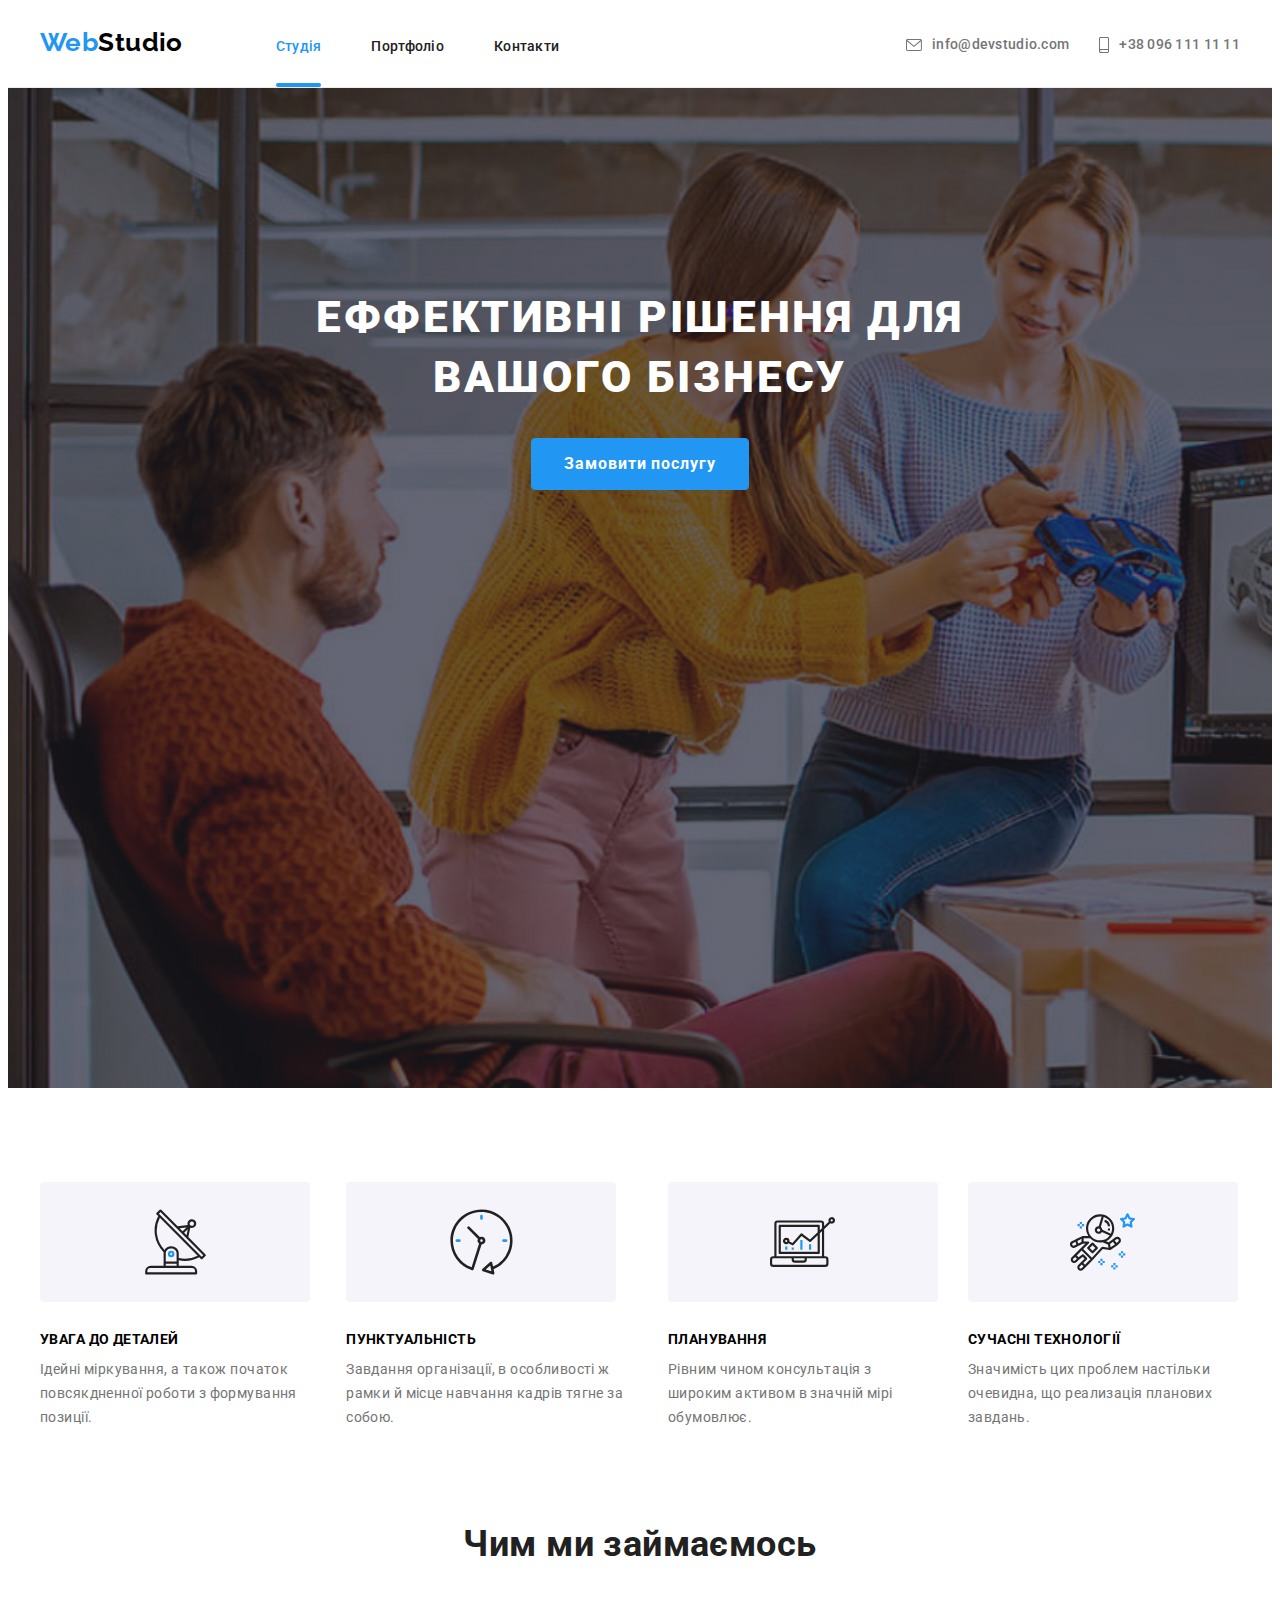
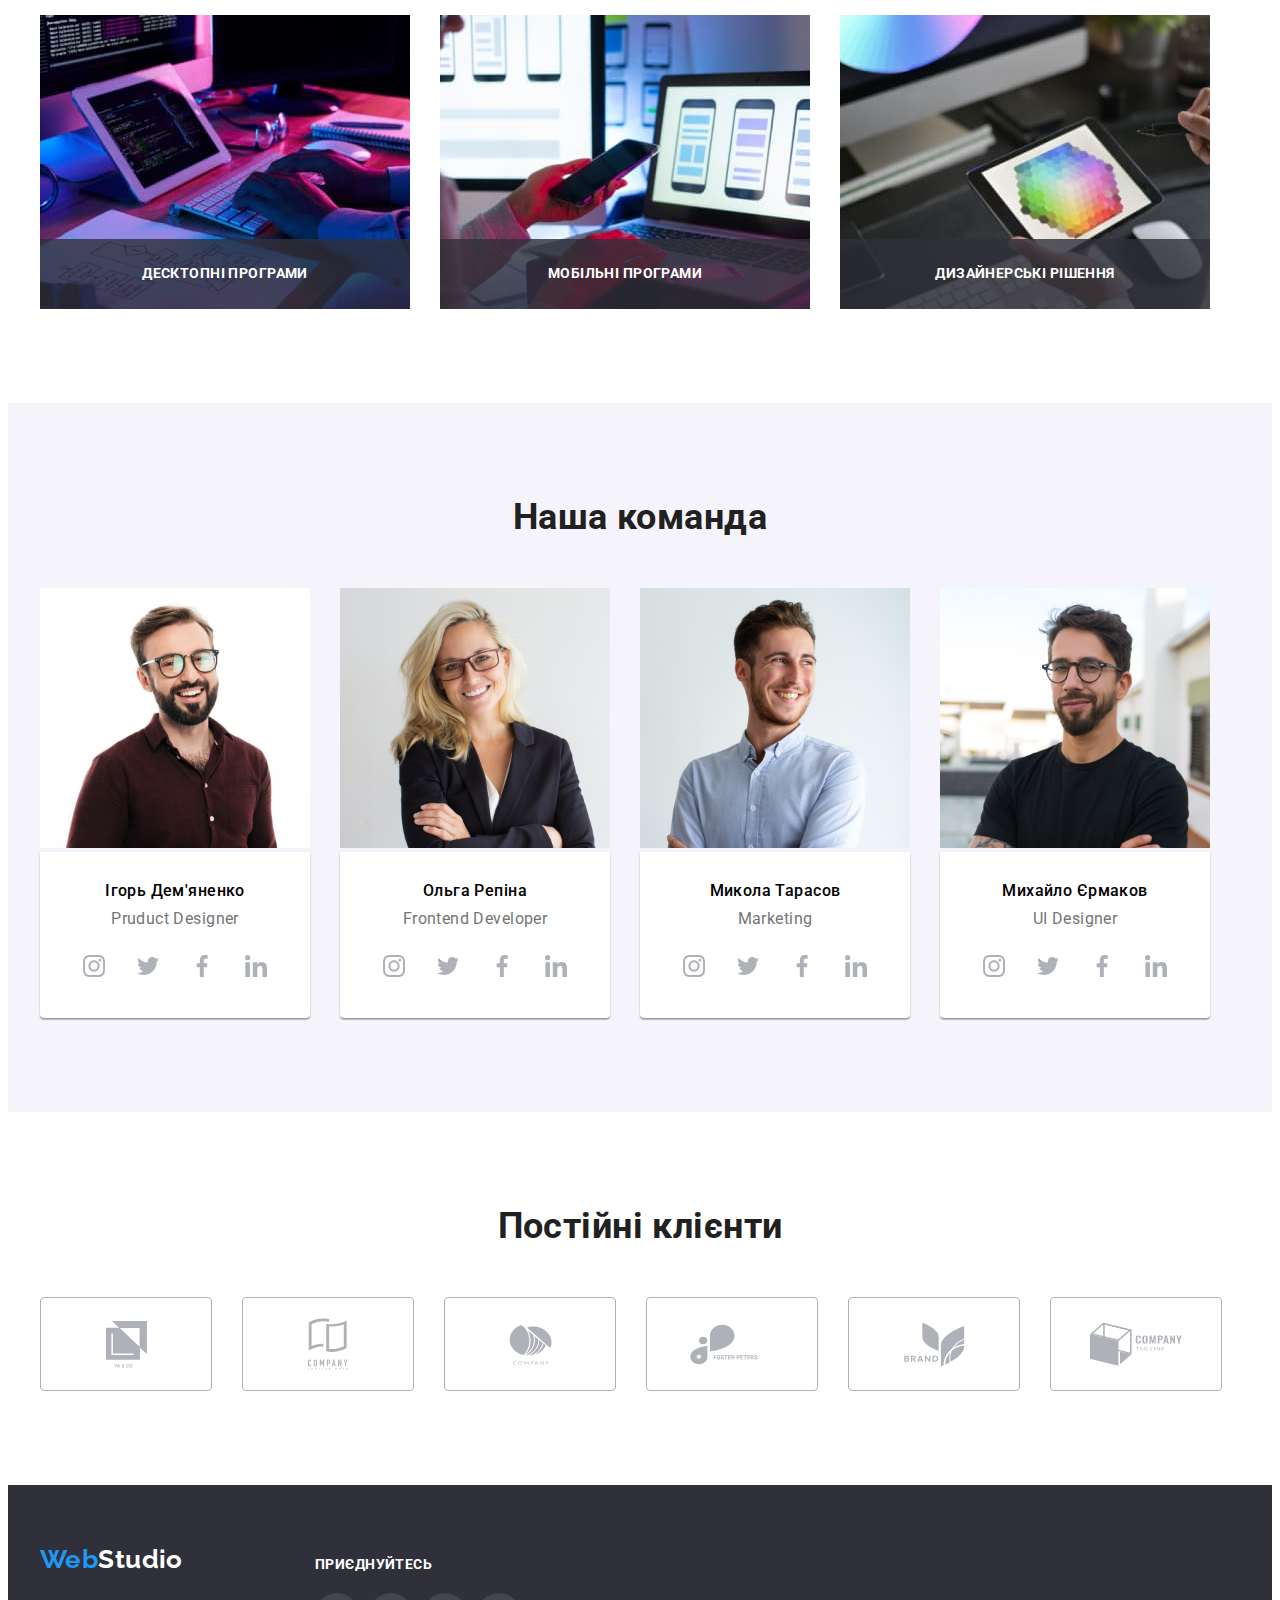
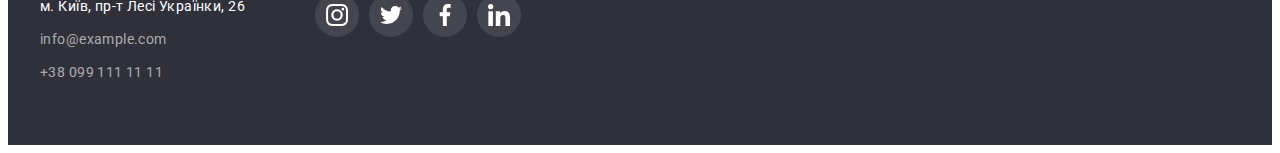
==== index.html @ 7fe16b29 "Initial commit" ====
<!DOCTYPE html>
<html lang="ru">
  <head>
    <meta charset="UTF-8" />
    <meta http-equiv="X-UA-Compatible" content="IE=edge" />
    <meta name="viewport" content="width=device-width, initial-scale=1.0" />
    <title>Студия</title>
    <link rel="preconnect" href="https://fonts.googleapis.com" />
    <link rel="preconnect" href="https://fonts.gstatic.com" crossorigin />
    <link
      href="https://fonts.googleapis.com/css2?family=Raleway:wght@700&family=Roboto:wght@400;500;700;900&display=swap"
      rel="stylesheet"
    />
    <link
      rel="stylesheet"
      href="https://cdnjs.cloudflare.com/ajax/libs/modern-normalize/1.1.0/modern-normalize.min.css"
      integrity="sha512-wpPYUAdjBVSE4KJnH1VR1HeZfpl1ub8YT/NKx4PuQ5NmX2tKuGu6U/JRp5y+Y8XG2tV+wKQpNHVUX03MfMFn9Q=="
      crossorigin="anonymous"
      referrerpolicy="no-referrer"
    />
    <link rel="stylesheet" href="./css/styles.css" />
  </head>
  <body>
    <header class="header">
      <div class="conteiner">
        <a class="logo" href="./index.html"><span class="accent">Web</span>Studio</a>
        <nav>
          <ul class="nav-menu list">
            <li class="item"><a class="nav-link current" href="./index.html">Студія</a></li>
            <li class="item"><a class="nav-link" href="./portfolio.html">Портфоліо</a></li>
            <li class="item"><a class="nav-link" href="./contacts.html">Контакти</a></li>
          </ul>
        </nav>
        <ul class="contact list">
          <li class="item">
            <a class="contact-link" href="mailto:info@devstudio.com">
              <svg class="contact-icon" width="16px" height="12px">
                <use href="./images/icon.svg#envelope"></use>
              </svg>
              info@devstudio.com</a
            >
          </li>
          <li class="item">
            <a class="contact-link" href="tel:+380961111111">
              <svg class="contact-icon" width="10px" height="16px">
                <use href="./images/icon.svg#smartphone"></use>
              </svg>
              +38 096 111 11 11</a
            >
          </li>
        </ul>
      </div>
    </header>
    <main class="page">
      <section class="hero">
        <div class="conteiner">
          <h1 class="hero-title">Еффективні рішення для вашого бізнесу</h1>
          <button class="btn" type="button" data-modal-open>Замовити послугу</button>
        </div>
      </section>
      <section class="section">
        <div class="conteiner">
          <h2 hidden class="section-title">Особливості</h2>
          <ul class="features list">
            <li class="item">
              <div class="feature-item">
                <svg class="feature-icon" width="65px" height="70px">
                  <use href="./images/icon.svg#antenna"></use>
                </svg>
              </div>
              <h3 class="title">увага до деталей</h3>
              <p class="section-text">
                Ідейні міркування, а також початок повсякдненної роботи з формування позиції.
              </p>
            </li>
            <li class="item">
              <div class="feature-item">
                <svg class="feature-icon" width="65px" height="70px">
                  <use href="./images/icon.svg#clock"></use>
                </svg>
              </div>
              <h3 class="title">Пунктуальність</h3>
              <p class="section-text">
                Завдання організації, в особливості ж рамки й місце навчання кадрів тягне за собою.
              </p>
            </li>
            <li class="item">
              <div class="feature-item">
                <svg class="feature-icon" width="65px" height="70px">
                  <use href="./images/icon.svg#diagram"></use>
                </svg>
              </div>
              <h3 class="title">Планування</h3>
              <p class="section-text">
                Рівним чином консультація з широким активом в значній мірі обумовлює.
              </p>
            </li>
            <li class="item">
              <div class="feature-item">
                <svg class="feature-icon" width="65px" height="70px">
                  <use href="./images/icon.svg#astronaut"></use>
                </svg>
              </div>
              <h3 class="title">Сучасні технології</h3>
              <p class="section-text">
                Значимість цих проблем настільки очевидна, що реализація планових завдань.
              </p>
            </li>
          </ul>
        </div>
      </section>
      <section class="jobs section">
        <div class="conteiner">
          <h2 class="section-title">Чим ми займаємось</h2>
          <ul class="jobs list">
            <li class="item">
              <div class="job-thumb">
                <img
                  class="job-thumb-img"
                  src="./images/box1.jpg"
                  alt="Створення сайтів"
                  width="370"
                />

                <p class="job-thumb-text">десктопні програми</p>
              </div>
            </li>
            <li class="item">
              <div class="job-thumb">
                <img
                  class="job-thumb-img"
                  src="./images/box2.jpg"
                  alt="Адаптація сайтів"
                  width="370"
                />
                <p class="job-thumb-text">мобільні програми</p>
              </div>
            </li>
            <li class="item">
              <div class="job-thumb">
                <img
                  class="job-thumb-img"
                  src="./images/box3.jpg"
                  alt="Дизайн сайтів"
                  width="370"
                />
                <p class="job-thumb-text">дизайнерські рішення</p>
              </div>
            </li>
          </ul>
        </div>
      </section>
      <section class="team section">
        <div class="conteiner">
          <h2 class="section-title">Наша команда</h2>
          <ul class="comand list">
            <li class="item">
              <img src="./images/img1.jpg" alt="Ігор Дем'яненко" width="270" />
              <div class="team-item">
                <h3 class="comand-title">Ігорь Дем'яненко</h3>
                <p class="comand-text">Pruduct Designer</p>
                <ul class="social-list list">
                  <li class="social-link-item">
                    <a class="social-link" href="" aria-label="instagram">
                      <svg class="social-icon" width="22" height="22">
                        <use href="./images/icon.svg#instagram"></use>
                      </svg>
                    </a>
                  </li>
                  <li class="social-link-item">
                    <a class="social-link" href="" aria-label="twitter">
                      <svg class="social-icon" width="22" height="22">
                        <use href="./images/icon.svg#twitter"></use>
                      </svg>
                    </a>
                  </li>
                  <li class="social-link-item">
                    <a class="social-link" href="" aria-label="facebook">
                      <svg class="social-icon" width="22" height="22">
                        <use href="./images/icon.svg#facebook"></use>
                      </svg>
                    </a>
                  </li>
                  <li class="social-link-item">
                    <a class="social-link" href="" aria-label="linkedin">
                      <svg class="social-icon" width="22" height="22">
                        <use href="./images/icon.svg#linkedin"></use>
                      </svg>
                    </a>
                  </li>
                </ul>
              </div>
            </li>
            <li class="item">
              <img src="./images/img2.jpg" alt="Ольга Репіна" width="270" />
              <div class="team-item">
                <h3 class="comand-title">Ольга Репіна</h3>
                <p class="comand-text">Frontend Developer</p>
                <ul class="social-list list">
                  <li class="social-link-item">
                    <a class="social-link" href="" aria-label="instagram">
                      <svg class="social-icon" width="22" height="22">
                        <use href="./images/icon.svg#instagram"></use>
                      </svg>
                    </a>
                  </li>
                  <li class="social-link-item">
                    <a class="social-link" href="" aria-label="twitter">
                      <svg class="social-icon" width="22" height="22">
                        <use href="./images/icon.svg#twitter"></use>
                      </svg>
                    </a>
                  </li>
                  <li class="social-link-item">
                    <a class="social-link" href="" aria-label="facebook">
                      <svg class="social-icon" width="22" height="22">
                        <use href="./images/icon.svg#facebook"></use>
                      </svg>
                    </a>
                  </li>
                  <li class="social-link-item">
                    <a class="social-link" href="" aria-label="linkedin">
                      <svg class="social-icon" width="22" height="22">
                        <use href="./images/icon.svg#linkedin"></use>
                      </svg>
                    </a>
                  </li>
                </ul>
              </div>
            </li>
            <li class="item">
              <img src="./images/img3.jpg" alt="Микола Тарасов" width="270" />
              <div class="team-item">
                <h3 class="comand-title">Микола Тарасов</h3>
                <p class="comand-text">Marketing</p>
                <ul class="social-list list">
                  <li class="social-link-item">
                    <a class="social-link" href="" aria-label="instagram">
                      <svg class="social-icon" width="22" height="22">
                        <use href="./images/icon.svg#instagram"></use>
                      </svg>
                    </a>
                  </li>
                  <li class="social-link-item">
                    <a class="social-link" href="" aria-label="twitter">
                      <svg class="social-icon" width="22" height="22">
                        <use href="./images/icon.svg#twitter"></use>
                      </svg>
                    </a>
                  </li>
                  <li class="social-link-item">
                    <a class="social-link" href="" aria-label="facebook">
                      <svg class="social-icon" width="22" height="22">
                        <use href="./images/icon.svg#facebook"></use>
                      </svg>
                    </a>
                  </li>
                  <li class="social-link-item">
                    <a class="social-link" href="" aria-label="linkedin">
                      <svg class="social-icon" width="22" height="22">
                        <use href="./images/icon.svg#linkedin"></use>
                      </svg>
                    </a>
                  </li>
                </ul>
              </div>
            </li>
            <li class="item">
              <img src="./images/img4.jpg" alt="Михайло Єрмаков" width="270" />
              <div class="team-item">
                <h3 class="comand-title">Михайло Єрмаков</h3>
                <p class="comand-text">UI Designer</p>
                <ul class="social-list list">
                  <li class="social-link-item">
                    <a class="social-link" href="" aria-label="instagram">
                      <svg class="social-icon" width="22" height="22">
                        <use href="./images/icon.svg#instagram"></use>
                      </svg>
                    </a>
                  </li>
                  <li class="social-link-item">
                    <a class="social-link" href="" aria-label="twitter">
                      <svg class="social-icon" width="22" height="22">
                        <use href="./images/icon.svg#twitter"></use>
                      </svg>
                    </a>
                  </li>
                  <li class="social-link-item">
                    <a class="social-link" href="" aria-label="facebook">
                      <svg class="social-icon" width="22" height="22">
                        <use href="./images/icon.svg#facebook"></use>
                      </svg>
                    </a>
                  </li>
                  <li class="social-link-item">
                    <a class="social-link" href="" aria-label="linkedin">
                      <svg class="social-icon" width="22" height="22">
                        <use href="./images/icon.svg#linkedin"></use>
                      </svg>
                    </a>
                  </li>
                </ul>
              </div>
            </li>
          </ul>
        </div>
      </section>
      <!-- Постійні клієнти -->
      <section class="clients section">
        <div class="conteiner">
          <h2 class="section-title">Постійні клієнти</h2>
          <ul class="clients-list list">
            <li class="clients-item">
              <a class="client-link" href="">
                <svg class="icon-client" width="41px" height="47px">
                  <use href="./images/icon.svg#logo1"></use></svg
              ></a>
            </li>
            <li class="clients-item">
              <a class="client-link" href="">
                <svg class="icon-client" width="40px" height="52px">
                  <use href="./images/icon.svg#logo2"></use></svg
              ></a>
            </li>
            <li class="clients-item">
              <a class="client-link" href="">
                <svg class="icon-client" width="43px" height="41px">
                  <use href="./images/icon.svg#logo3"></use></svg
              ></a>
            </li>
            <li class="clients-item">
              <a class="client-link" href="">
                <svg class="icon-client" width="84px" height="41px">
                  <use href="./images/icon.svg#logo4"></use></svg
              ></a>
            </li>
            <li class="clients-item">
              <a class="client-link" href="">
                <svg class="icon-client" width="63px" height="45px">
                  <use href="./images/icon.svg#logo5"></use></svg
              ></a>
            </li>
            <li class="clients-item">
              <a class="client-link" href="">
                <svg class="icon-client" width="94px" height="44px">
                  <use href="./images/icon.svg#logo6"></use></svg
              ></a>
            </li>
          </ul>
        </div>
      </section>
    </main>
    <footer class="footer">
      <div class="conteiner">
        <div class="adr-section">
          <a class="logo-footer" href="./index.html"><span class="accent">Web</span>Studio</a>
          <address class="address">
            <ul class="list adr-list">
              <li class="item">
                <a
                  class="adr-link"
                  href="https://goo.gl/maps/gPNB1iQAhUUWyKDR6"
                  target="_blank"
                  rel="noreferrer noopener"
                  >м. Київ, пр-т Лесі Українки, 26</a
                >
              </li>
              <li class="item">
                <a class="link-smart" href="mailto:info@example.com">info@example.com</a>
              </li>
              <li class="item">
                <a class="link-smart" href="tel:+380991111111">+38 099 111 11 11</a>
              </li>
            </ul>
          </address>
        </div>
        <div class="join-section">
          <p>приєднуйтесь</p>
          <ul class="social-list list">
            <li class="social-link-item">
              <a class="footer-social-link" href="" aria-label="instagram">
                <svg class="social-icon" width="22" height="22">
                  <use href="./images/icon.svg#instagram"></use>
                </svg>
              </a>
            </li>
            <li class="social-link-item">
              <a class="footer-social-link" href="" aria-label="twitter">
                <svg class="social-icon" width="22" height="22">
                  <use href="./images/icon.svg#twitter"></use>
                </svg>
              </a>
            </li>
            <li class="social-link-item">
              <a class="footer-social-link" href="" aria-label="facebook">
                <svg class="social-icon" width="22" height="22">
                  <use href="./images/icon.svg#facebook"></use>
                </svg>
              </a>
            </li>
            <li class="social-link-item">
              <a class="footer-social-link" href="" aria-label="linkedin">
                <svg class="social-icon" width="22" height="22">
                  <use href="./images/icon.svg#linkedin"></use>
                </svg>
              </a>
            </li>
          </ul>
        </div>
      </div>
    </footer>
    <div class="backdrop is-hidden" data-modal>
      <div class="modal-wrapper">
        <button class="modal-btn" type="button" data-modal-close>x</button>
        <p></p>
      </div>
    </div>
    <script src="./js/modal.js"></script>
  </body>
</html>
---- css/styles.css ----
:root {
  --main-color: #212121;
  --second-color: #757575;
  --accent: #2196f3;
  --black: #000000;
  --white: #ffffff;
  --bcg-color: #e5e5e5;
  --bcg-color-hero: #2f303a;
  --animation: 250ms cubic-bezier(0.4, 0, 0.2, 1);
}
body {
  color: var(--main-color, #212121)
  background-color: var(--bcg-color, #e5e5e5);
  font-family: 'Roboto', sans-serif;
  font-size: 14px;
  line-height: 1.14;
  font-weight: 400;
  letter-spacing: 0.03em;
}
.conteiner {
    width: 1200px;
    padding: 0 15px;
    margin-left: auto;
    margin-right: auto;
    /* outline: 3px solid red; */
}
.list {
    list-style: none;
    margin: 0;
    padding: 0;
}
h1, h2,h3, p, ul {
    margin: 0;
}
a {
    text-decoration: none;
}
/* Шапка */
.header {
    border-bottom: 1px solid #ECECEC;
}
.header .conteiner {
    display: flex;
    align-items: baseline;
 }
.logo {
  padding-top: 20px;
  padding-bottom: 20px;
  margin-right: 93px;
    color: var(--black, #000000);
  font-size: 26px;
  font-family: 'Raleway', sans-serif;
  font-weight: 700;
}
.accent{
    color: var(--accent, #2196f3);}
.nav-menu {
    display: flex;
}
.nav-menu > .item:not(:last-child) {
        margin-right: 50px;
    }
.nav-link{
    display: block;
    /* padding: 32px 0; */
    color: var(--main-color, #212121);
    font-weight: 500;
    letter-spacing: 0.02em;
    transition: color var(--animation);
} 
.nav-link:hover,
.nav-link:focus {
    color: var(--accent, #2196f3)
}
.current {
    display: flex;
    flex-direction: column;
    color: var(--accent, #2196f3);
}
.current::after {
    display: block;
content: " ";
margin-top: 28px;
width: 100%;
height: 4px;
background: #2196F3;
border-radius: 2px;
}
.contact {
    display: flex;
    align-items: center;
    margin-left: auto;
}
.contact > .item:not(:last-child) {
    margin-right: 30px;
}
.contact-link {
    display: flex;
    align-items: center;
    font-weight: 500;
    letter-spacing: 0.02em;
    color: var(--second-color, #757575);
    transition: color var(--animation);
}
.contact-link:hover,
.contact-link:focus {
    color: var(--accent, #2196f3);
}
.contact-icon {
    margin-right: 10px;
    fill: currentColor;
}
/* Герой */
.hero {
    max-width: 1600px;
    height: 600px;
    margin-left: auto;
    margin-right: auto;
    background-color: #C4C4C4;
    background-image: linear-gradient(to right, rgba(47, 48, 58, 0.4), rgba(47, 48, 58, 0.4)), url(../images/fon.jpg);
    background-size: cover;
}
.footer {
    background-color: var(--bcg-color-hero, ##2f303a);
    /* color: var(--white, #ffffff) */
}
.hero-title {
    margin-bottom: 30px;
    margin-left: auto;
    margin-right: auto; 
    width: 696px;   
    color: #ffffff;
    font-family: 'Roboto', sans-serif;
    font-size: 44px;
    line-height: 1.36;
    font-weight: 900;
    text-transform: uppercase;
    text-align: center;
    letter-spacing: 0.06em;
}
.hero {
    padding-top: 200px;
    padding-bottom: 200px;
text-align: center;
}
.btn {
    padding: 10px 32px;
    font-family: inherit;
    font-size: 16px;
    line-height: 1.875;
    font-weight: 700;
    letter-spacing: 0.06em;
    color: var(--white, #ffffff);
    border: 1px solid var(--accent);
    border-radius: 4px;
    cursor: pointer;
    background-color: var(--accent, #2196f3);
    transition: background-color var(--animation);
    }
.btn:hover,
.btn:focus {
    background-color: #188CE8;
}
/* Секції */
.section {
    padding: 94px 0;
}
.section-title {
    margin-bottom: 50px;
    text-align: center;
    color: var(--main-color, #212121);
    font-size: 36px;
    font-weight: 700;
    }
.title {
    font-size: 14px;
    text-transform: uppercase;
    margin-bottom: 10px;
}
.section-text {
    line-height: 1.71;
    color: var(--second-color, #757575);
}
.features {
    display: flex;
}
.features > .item:not(:last-child) {
    margin-right: 30px;
}
.feature-item {
    display: flex;
    align-items: center;
    justify-content: center;
        width: 270px;
        height: 120px;
        margin-bottom: 30px;
    background-color: #F5F4FA;
    border-radius: 4px;
}
.feature-icon {

}
.jobs.section {
    padding-top: 0;
}
.jobs {
    display: flex;
    }
.jobs > .item:not(:last-child) {
    margin-right: 30px;
}
.job-thumb {
position: relative;
}
.job-thumb-text {
    display: flex;
    align-items: center;
    justify-content: center;
    width: 100%;
    height: 70px;
    position: absolute;
    bottom: 0;
    left: 0;
    font-weight: 700;
    text-transform: uppercase;
    color: #FFFFFF;
    background-color: rgba(47, 48, 58, 0.8);
}
.job-thumb-img {
    display: block;
}
.team.section {
    background-color: #F5F4FA;
}
.comand-title {
    margin-bottom: 10px;
    font-size: 16px;
    font-weight: 500;
    text-align: center;
}
.comand-text {
    margin-bottom: 16px;
    font-size: 16px;
    color: var(--second-color, #757575);
    text-align: center;
}
.comand {
    display: flex;
}
.team-item {
    padding: 30px 0;
    background: #FFFFFF;
/* material shadow v1 */

box-shadow: 0px 1px 3px rgba(0, 0, 0, 0.12), 0px 1px 1px rgba(0, 0, 0, 0.14), 0px 2px 1px rgba(0, 0, 0, 0.2);
border-radius: 0px 0px 4px 4px; 
}
.comand > .item:not(:last-child) {
    margin-right: 30px;
}
/* Соціальні мережі */
.social-list {
    display: flex;
    align-items: center;
    justify-content: center;
}
.social-link {
    display: flex;
    justify-content: center;
    align-items: center;
    width: 44px;
    height: 44px;
    background-color: #fff;
    border-radius: 50%;
    text-align: center;
    color: #AFB1B8;
    transition: color var(--animation), background-color var(--animation);
   }

.social-link-item:not(:last-child) {
margin-right: 10px;
}
.social-icon {
fill: currentColor;
}
.social-link:hover,
.social-link:focus {
background-color: #2196f3;
color: #fff;
}
/* Постійнеі клієнти */
.clients-list {
    display: flex;}
   
.client-link {
    display: flex;
align-items: center;
justify-content: center;
     width: 170px;
    height: 92px;
border: 1px solid;
border-radius: 4px;
color: #AFB1B8;
transition: color var(--animation);
}
.client-link:hover,
.client-link:focus {
    color: var(--accent);
}
.clients-item:not(:last-child) {
margin-right: 30px;
}
.icon-client {
    fill: currentColor;
}
/* Підвал */
.footer {
    padding-top: 60px;
    padding-bottom: 60px;
}
.footer .conteiner {
    display: flex;
}
.logo-footer {
    display: block;
    margin-bottom: 20px;
    color: var(--white, #ffffff);
  font-size: 26px;
  font-family: 'Raleway', sans-serif;
  font-weight: 700;
}
/* .adr-section {
    margin-right: 70px;
} */
.address {
font-style: normal;
    }
    .adr-list > .item:not(:last-child) {
        margin-bottom: 9px;
    }
.adr-link {
    line-height: 1.71;
 color: var(--white, #ffffff);
    }
.link-smart {
    line-height: 1.71;
    color: rgba(255, 255, 255, 0.6);
}
.join-section {
    margin-top: 12px;
    margin-left: 70px;
    font-weight: 700;
    text-transform: uppercase;
    color: #FFFFFF;
}
.footer-social-link {
    display: flex;
    justify-content: center;
    align-items: center;
    margin-top: 20px;
    width: 44px;
    height: 44px;
    background: rgba(255, 255, 255, 0.1);
    border-radius: 50%;
    text-align: center;
    color: #fff;
    transition: background-color var(--animation);
}
.footer-social-link:hover,
.footer-social-link:focus {
    background-color: var(--accent);
}
/* Портфоліо фільтри */

.filter {
    padding: 6px 22px;
    font-family: inherit;
    font-size: 16px;
    font-weight: 500;
    line-height: 1.63;
    background-color: #F5F4FA;
    border: transparent;
    box-shadow: 0px 3px 1px rgba(0, 0, 0, 0.1),
    0px 1px 2px rgba(0, 0, 0, 0.08),
    0px 2px 2px rgba(0, 0, 0, 0.12);
    border-radius: 4px;
        cursor: pointer;
        transition: color var(--animation), background-color var(--animation); 
    }
.filter:hover,
.filter:focus {
    background-color: var(--accent, #2196f3);
    color: var(--white, #ffffff);
    }
.filters {
    display: flex;
    justify-content: center;
    margin-bottom: 50px;
}
.filters > .item:not(:last-child) {
    margin-right: 8px;
}
.portfolio {
    display: flex;
    flex-wrap: wrap;
    gap: 30px;
}
.portfolio-img {
    display: block;
}
.portfolio-thumb {
    position: relative;
    overflow: hidden;
}
.portfolio-descr {
    display: flex;
    align-items: center;
    justify-content: center;
    padding: 24px;
    position: absolute;
    left: 0;
    bottom: 0;
    width: 100%;
    height: 100%;
    font-size: 18px;
    line-height: 1.56;
    color: #FFFFFF;
    background: rgba(33, 150, 243, 0.9);
    transform: translateY(100%);
    transition: transform var(--animation);

}
.portfolio-thumb:hover .portfolio-descr {
    transform: translateY(0);
}
.list-title {
    font-size: 18px;
    font-weight: 700;
    line-height: 2;
    letter-spacing: 0.06em;
}
.list-text {
    font-size: 16px;
    line-height: 1.88;
    color: var(--second-color, #757575);
}
.item-text {
    padding: 20px 24px;
    background: #FFFFFF;
    border-right: 1px solid #EEEEEE;
border-bottom: 1px solid #EEEEEE;
    border-left: 1px solid #EEEEEE;
}
.portfolio>.item {
transition: box-shadow var(--animation);
}
.portfolio > .item:hover,
.portfolio > .item:focus {
    box-shadow: 0px 1px 1px rgba(0, 0, 0, 0.12),
    0px 4px 4px rgba(0, 0, 0, 0.06),
    1px 4px 6px rgba(0, 0, 0, 0.16);
}
/* Modal window */
.backdrop {
position: fixed;
width: 100vw;
height: 100vh;
top: 0;
left: 50%;
transform: translateX(-50%);
background-color: rgba(0, 0, 0, 0.2);
opacity: 1;
visibility: visible;
pointer-events: initial;
transition: opacity var(--animation), visibility var(--animation);
}
.backdrop.is-hidden {
    opacity: 0;
    visibility: hidden;
    pointer-events: none;
}
.modal-wrapper {
    position: absolute;
    width: 530px;
    height: 580px;
    left: 50%;
    top: 50%;
    transform: translate(-50%, -50%);
padding: 20px;
    border-radius: 4px;
    background-color: #fff;
}
.modal-btn {
    position: absolute;
    top: 8px;
    right: 8px;
    border-radius: 50%;
    border: 1px solid rgba(0, 0, 0, 0.1);
}
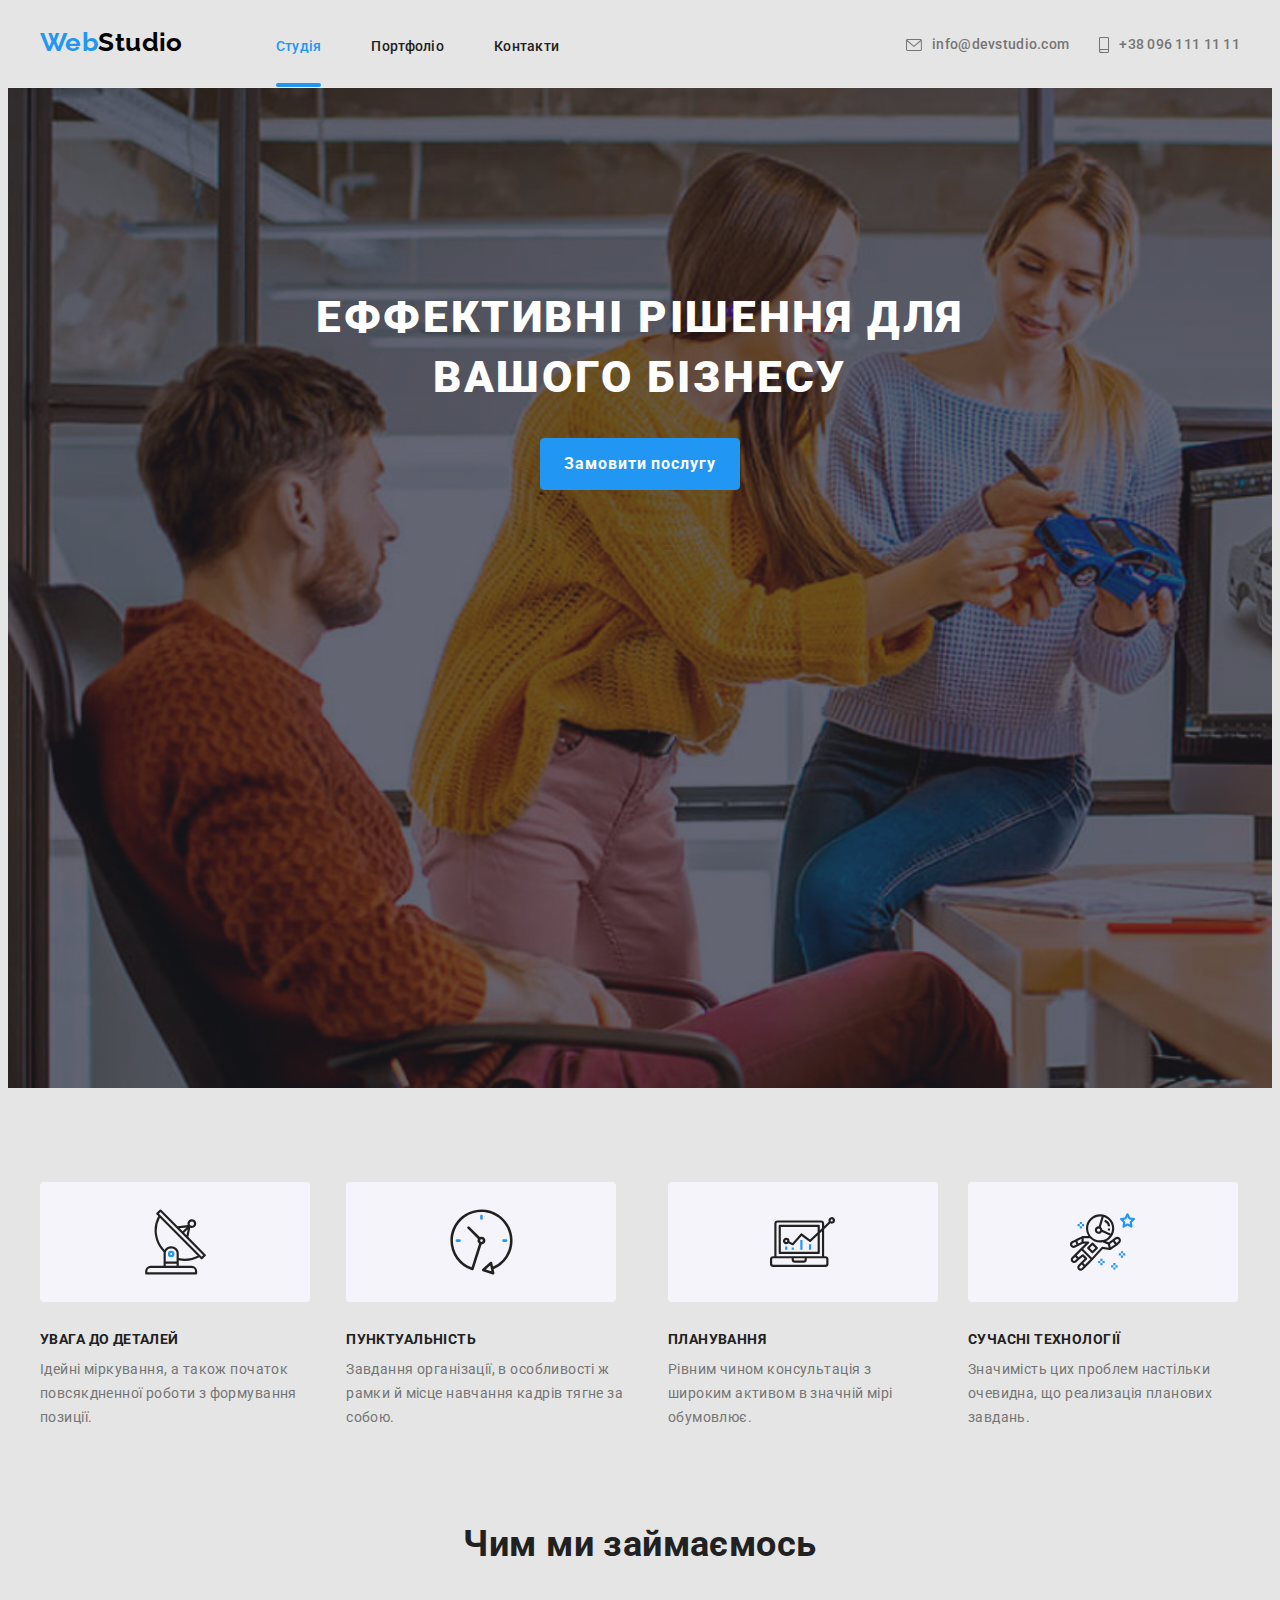
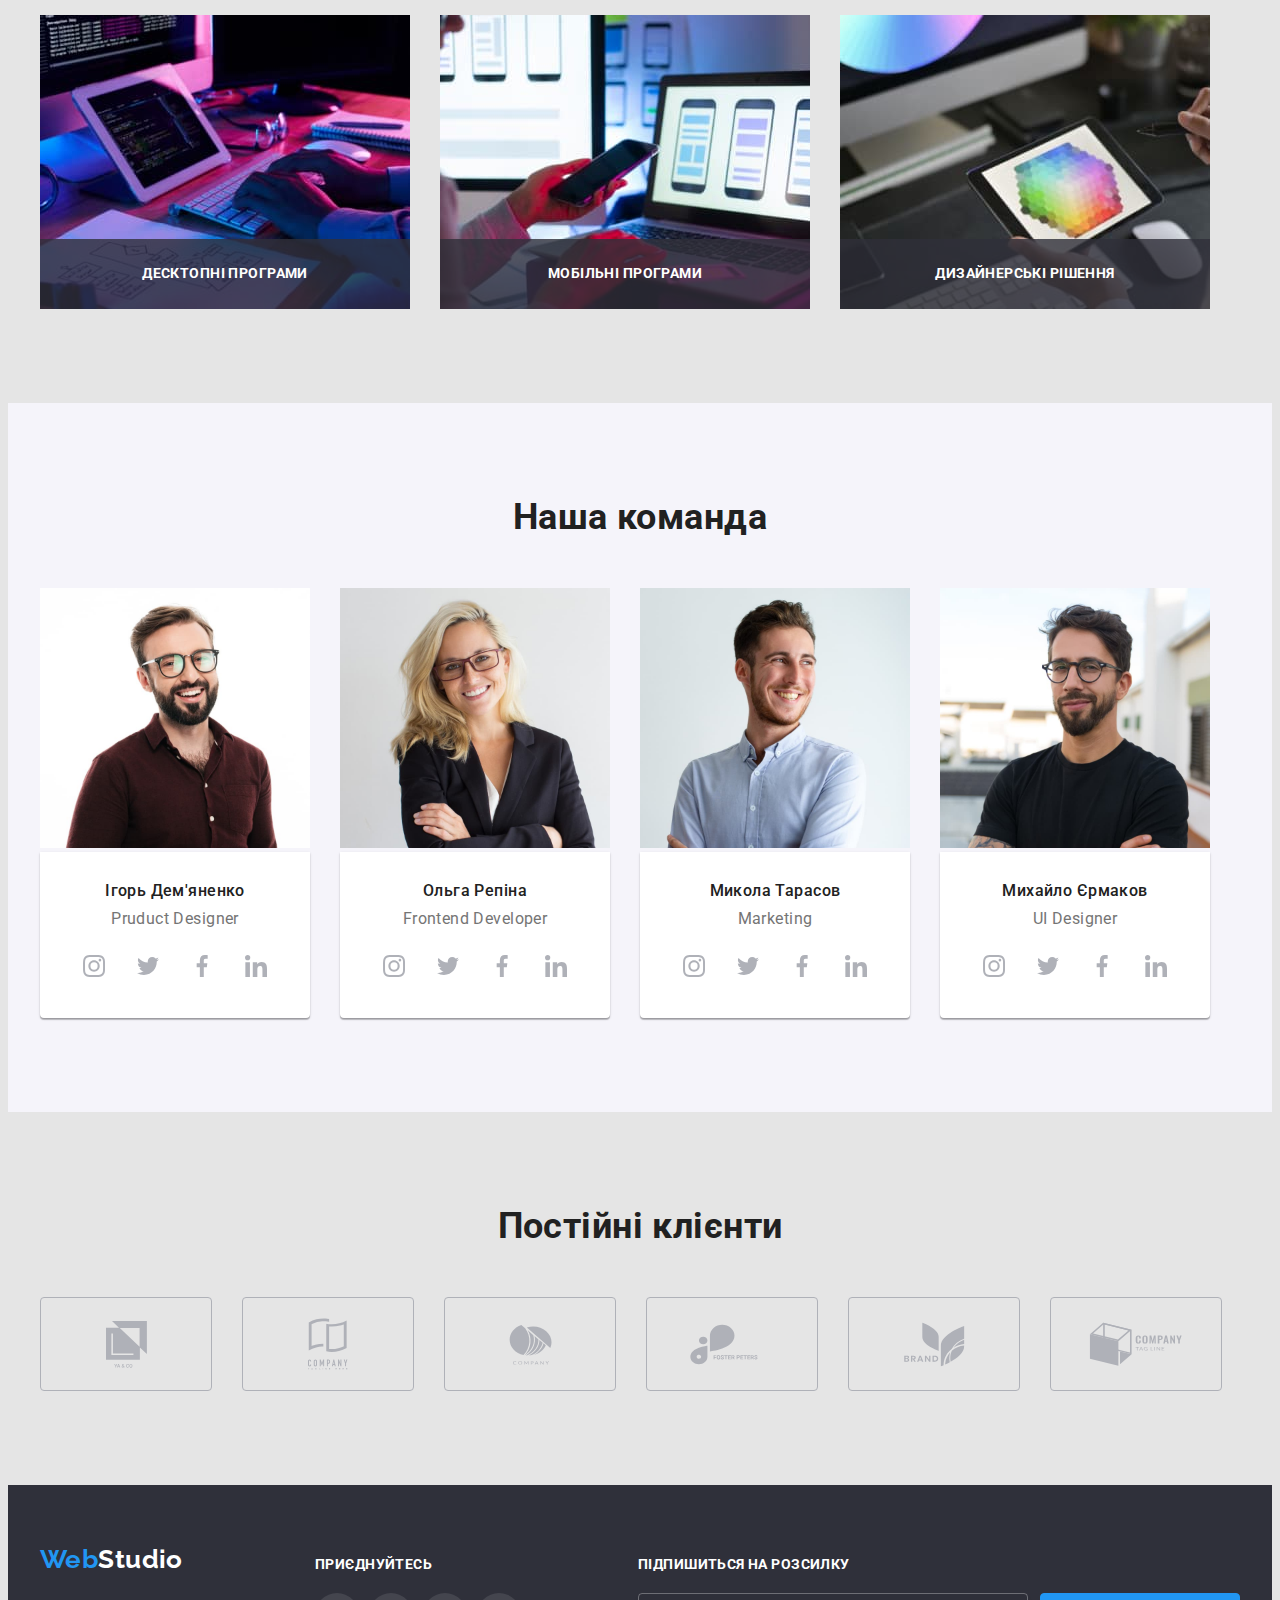
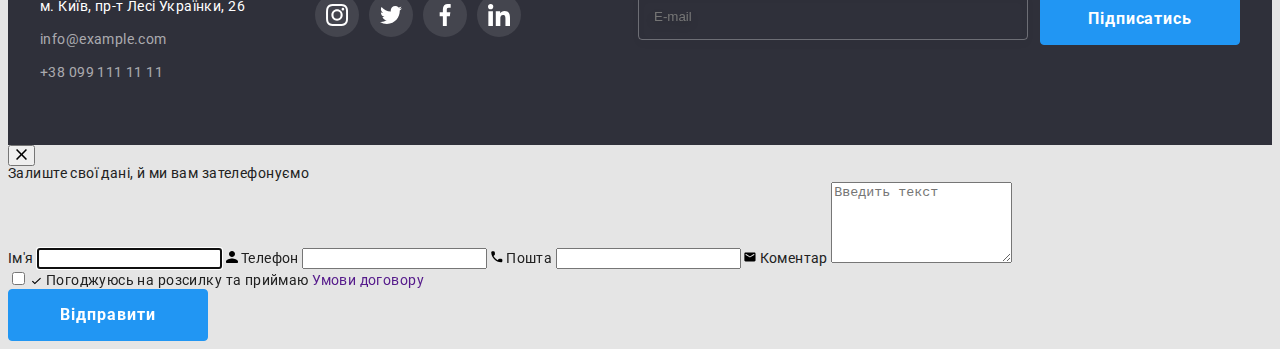
==== commit bf80c212: "hw06 error" ====
--- a/index.html
+++ b/index.html
@@ -313,38 +313,32 @@
             <li class="clients-item">
               <a class="client-link" href="">
                 <svg class="icon-client" width="41px" height="47px">
-                  <use href="./images/icon.svg#logo1"></use></svg
-              ></a>
+                  <use href="./images/icon.svg#logo1"></use></svg></a>
             </li>
             <li class="clients-item">
               <a class="client-link" href="">
                 <svg class="icon-client" width="40px" height="52px">
-                  <use href="./images/icon.svg#logo2"></use></svg
-              ></a>
+                  <use href="./images/icon.svg#logo2"></use></svg></a>
             </li>
             <li class="clients-item">
               <a class="client-link" href="">
                 <svg class="icon-client" width="43px" height="41px">
-                  <use href="./images/icon.svg#logo3"></use></svg
-              ></a>
+                  <use href="./images/icon.svg#logo3"></use></svg></a>
             </li>
             <li class="clients-item">
               <a class="client-link" href="">
                 <svg class="icon-client" width="84px" height="41px">
-                  <use href="./images/icon.svg#logo4"></use></svg
-              ></a>
+                  <use href="./images/icon.svg#logo4"></use></svg></a>
             </li>
             <li class="clients-item">
               <a class="client-link" href="">
                 <svg class="icon-client" width="63px" height="45px">
-                  <use href="./images/icon.svg#logo5"></use></svg
-              ></a>
+                  <use href="./images/icon.svg#logo5"></use></svg></a>
             </li>
             <li class="clients-item">
               <a class="client-link" href="">
                 <svg class="icon-client" width="94px" height="44px">
-                  <use href="./images/icon.svg#logo6"></use></svg
-              ></a>
+                  <use href="./images/icon.svg#logo6"></use></svg></a>
             </li>
           </ul>
         </div>
@@ -375,7 +369,7 @@
           </address>
         </div>
         <div class="join-section">
-          <p>приєднуйтесь</p>
+          <p class="form-title">приєднуйтесь</p>
           <ul class="social-list list">
             <li class="social-link-item">
               <a class="footer-social-link" href="" aria-label="instagram">
@@ -407,12 +401,71 @@
             </li>
           </ul>
         </div>
+        <div class="subscribe">
+          <p class="form-title">підпишиться на розсилку</p>
+          <form class="subscribe-form">
+<label for="email" name="email" required>
+  <input class="sub-email" type="email" placeholder="E-mail">
+</label>
+<button class="btn" type="submit">Підписатись</button>
+
+          </form>
+        </div>
       </div>
     </footer>
     <div class="backdrop is-hidden" data-modal>
       <div class="modal-wrapper">
-        <button class="modal-btn" type="button" data-modal-close>x</button>
-        <p></p>
+        <button class="modal-btn" type="button" data-modal-close>
+          <svg class="icon-close" width="11" height="11">
+            <use href="./images/icon.svg#close">
+            </use>
+          </svg>
+        </button>
+        <p class="modal-title">Залиште свої дані, й ми вам зателефонуємо</p>
+        <form class="modal-form" name="modal-form"> 
+        
+          <label class="modal-label" for="username"><span class="modal-text">Ім'я </span> </label>
+        <span class="form-icon">
+          <input class="modal-input" id="username" name="username" type="text" autofocus required>
+        <span class="icon-item">
+          <svg class="icon-form" width="12" height="12">
+            <use href="./images/icon.svg#name"></use>
+          </svg>
+        </span>
+        </span>
+
+        <label class="modal-label" for="tel" name="tel"><span class="modal-text">Телефон</span></label>
+        <input class="modal-input" id="tel" type="tel" name="phone" />
+        <span class="icon-item" >
+          <svg class="icon-form" width="12" height="12">
+            <use href="./images/icon.svg#call"></use>
+          </svg>
+        </span>
+        <label class="modal-label for="email">
+          <span class="modal-text">Пошта</span> </label>
+        <input class="modal-input" id="email" type="email" name="email"/>
+        <span class="icon-item" id="email">
+          <svg class="icon-form" width="12" height="12">
+            <use href="./images/icon.svg#mail"></use>
+          </svg>
+        </span>
+        
+
+        <label class="modal-label" for="comment"><span class="modal-text">Коментар</span></label>
+        <textarea class="modal-input textarea" id="comment" name="comment" rows="5" placeholder="Введить текст"></textarea>
+        <div class="submit">
+        <div class="licence-check">
+        <label class="licence-label" for="licence" name="licence">
+        <input class="licence-input" type="checkbox" name="licence" id="licence"/>
+      <span class="check-box" role="checkbox">
+        <svg class="icon-check" width="11" height="8">
+          <use href="./images/icon.svg#licence"></use></svg></span>
+        <span class="licence-text">Погоджуюсь на розсилку та приймаю <a class="licence-link" href="">Умови договору</a></span>
+      </label>  
+      </div>
+        <button class="btn" type="submit">Відправити</button>
+      </div>
+      </form>
       </div>
     </div>
     <script src="./js/modal.js"></script>
--- a/css/styles.css
+++ b/css/styles.css
@@ -9,7 +9,7 @@
   --animation: 250ms cubic-bezier(0.4, 0, 0.2, 1);
 }
 body {
-  color: var(--main-color, #212121)
+  color: var(--main-color, #212121);
   background-color: var(--bcg-color, #e5e5e5);
   font-family: 'Roboto', sans-serif;
   font-size: 14px;
@@ -123,6 +123,13 @@
 .footer {
     background-color: var(--bcg-color-hero, ##2f303a);
     /* color: var(--white, #ffffff) */
+}
+.hero .conteiner {
+    display: flex;
+    flex-direction: column;
+    align-items: center;
+text-align: center;
+justify-content: center;
 }
 .hero-title {
     margin-bottom: 30px;
@@ -144,7 +151,12 @@
 text-align: center;
 }
 .btn {
-    padding: 10px 32px;
+    display: flex;
+align-items: center;
+text-align: center;
+justify-content: center;
+    width: 200px;
+    padding: 10px;
     font-family: inherit;
     font-size: 16px;
     line-height: 1.875;
@@ -349,15 +361,19 @@
 .join-section {
     margin-top: 12px;
     margin-left: 70px;
+    
+}
+.form-title {
     font-weight: 700;
     text-transform: uppercase;
     color: #FFFFFF;
+    margin-bottom: 20px;
 }
 .footer-social-link {
     display: flex;
     justify-content: center;
     align-items: center;
-    margin-top: 20px;
+   
     width: 44px;
     height: 44px;
     background: rgba(255, 255, 255, 0.1);
@@ -369,6 +385,23 @@
 .footer-social-link:hover,
 .footer-social-link:focus {
     background-color: var(--accent);
+}
+.subscribe {
+    margin-top: 12px;
+    margin-left: auto;
+ 
+}
+.subscribe-form {
+    display: flex;
+    
+.sub-email {
+    width: 358px;
+    margin-right: 12px;
+    padding: 15px;
+    border: 1px solid rgba(255, 255, 255, 0.3);
+filter: drop-shadow(0px 4px 4px rgba(0, 0, 0, 0.15));
+border-radius: 4px;
+background-color: transparent;
 }
 /* Портфоліо фільтри */
 
@@ -486,14 +519,147 @@
     left: 50%;
     top: 50%;
     transform: translate(-50%, -50%);
-padding: 20px;
+padding: 40px;
     border-radius: 4px;
     background-color: #fff;
 }
 .modal-btn {
     position: absolute;
+    display: flex;
+    align-items: center;
+    justify-content: center;
     top: 8px;
     right: 8px;
+    width: 30px;
+    height: 30px;
     border-radius: 50%;
     border: 1px solid rgba(0, 0, 0, 0.1);
+    color: #000000;
+    background-color: white;
+}
+.icon-close {
+    color: currentColor;
+}
+.modal-btn:hover,
+.modal-btn:focus {
+    fill: var(--accent);
+}
+.modal-title {
+    margin-bottom: 12px;
+font-weight: 700;
+font-size: 20px;
+line-height: 1.14;
+text-align: center;
+color: #212121;
+}
+.modal-form {
+    position: relative;
+    width: 100%;
+    display: flex;
+    flex-direction: column;
+}
+.modal-label {
+    position: relative;
+display: flex;
+flex-direction: column;
+}
+.modal-text {
+    /* position: absolute;
+    top: -10px;
+    left: 0; */
+  display: block;
+    margin-bottom: 4px;
+font-size: 12px;
+line-height: 1.14;
+letter-spacing: 0.01em;
+color: var(--second-color);  
+}
+/* .form-icon {
+    display: block;
+position: relative;
+width: 448px;
+} */
+.modal-input {
+    display: block;
+    margin-bottom: 10px;
+    padding: 11px 12px;
+    border: 1px solid rgba(33, 33, 33, 0.2);
+border-radius: 4px;
+font-size: 14px;
+line-height: 1.14;
+color: var(--main-color);
+}
+.modal-input.textarea {
+    margin-bottom: 20px;
+    padding: 12px 16px;
+    resize: none;
+    outline: transparent;
+}
+.modal-input:hover,
+.modal-input:focus {
+    border-color: var(--accent);
+    outline: transparent;
+}
+.textarea::placeholder{
+    font-size: 12px;
+line-height: 1.14;
+letter-spacing: 0.01em;
+color: rgba(117, 117, 117, 0.5);
+}
+.licence-check {
+    position: relative;
+    display: flex;
+    align-items: center;
+    justify-content: center;
+    margin-bottom: 30px;
+}
+.check-box {
+    position: relative;
+    display: inline-block;
+margin-right: 7px;
+    width: 16px;
+    height: 15px;
+    border: 2px solid #212121;
+    border-radius: 2px;
+    background-color: white;
+}
+.licence-input:checked + .check-box {
+    background-color: var(--accent);
+    border-color: var(--accent);
+}
+.icon-check {
+    position: absolute;
+    top: 50%;
+    left: 50%;
+transform: translate(-50%, -50%);
+    fill: white;
+}
+.icon-item {
+    position: absolute;
+    top: 4px;
+    left: 10px;
+    display: block;
+    width: 18px;
+    height: 18px;
+}
+.licence-input {
+    position:absolute;
+    top: 0;
+    left: 0;
+    opacity: 0;
+}
+.licence-text {
+    font-size: 14px;
+line-height: 1.71;
+    color: var(--second-color);
+}
+.licence-link {
+    color: var(--accent);
+    text-decoration: underline;
+}
+.submit {
+    display: flex;
+    flex-direction: column;
+    justify-content: center;
+    align-items: center;
 }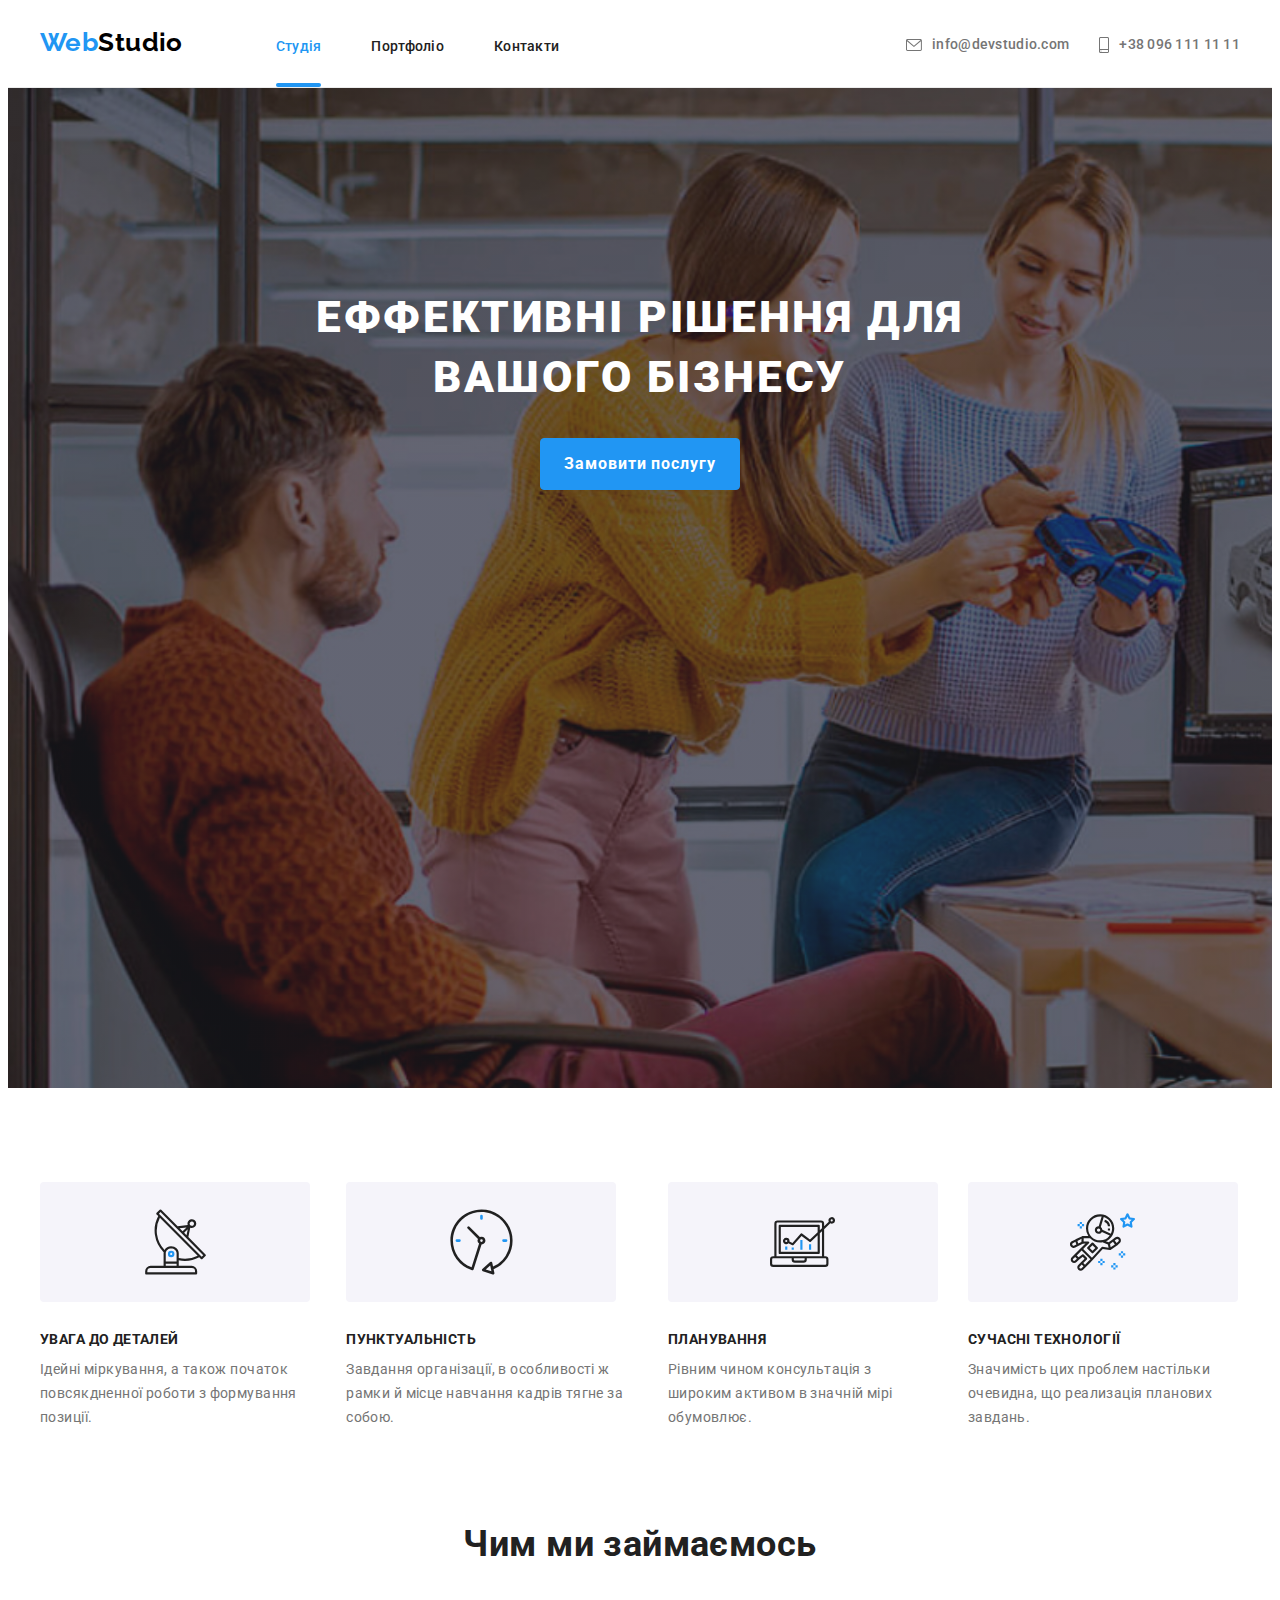
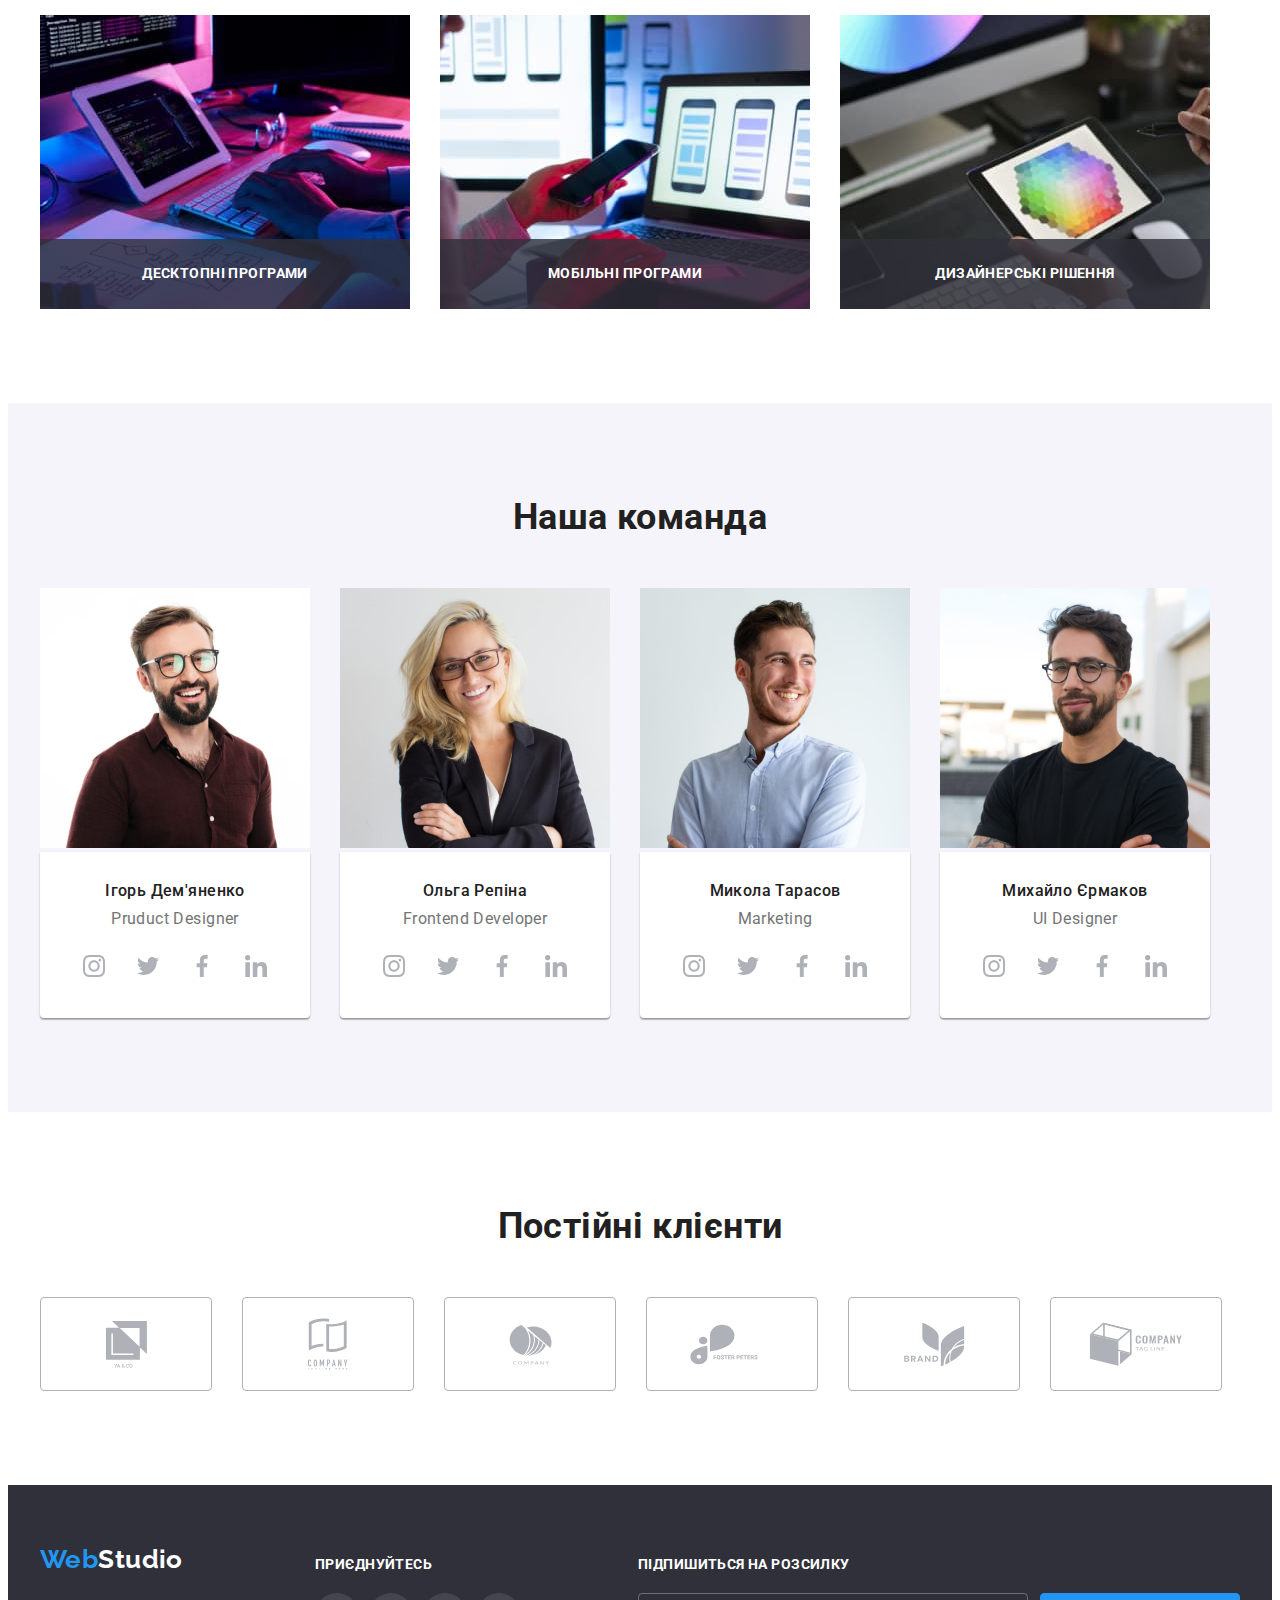
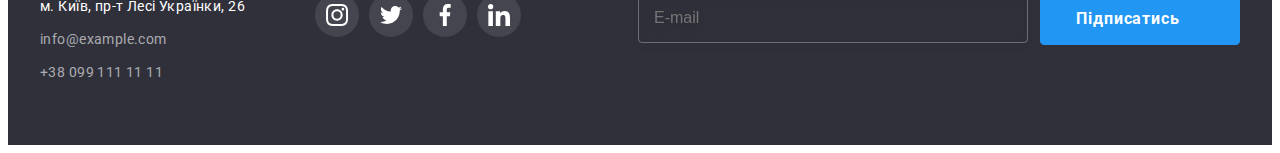
==== commit 8c440d10: "upd 02" ====
--- a/index.html
+++ b/index.html
@@ -404,10 +404,15 @@
         <div class="subscribe">
           <p class="form-title">підпишиться на розсилку</p>
           <form class="subscribe-form">
-<label for="email" name="email" required>
-  <input class="sub-email" type="email" placeholder="E-mail">
+<label for="email" name="email">
+  <input class="sub-email" type="email" placeholder="E-mail" required>
 </label>
-<button class="btn" type="submit">Підписатись</button>
+<button class="btn sub-btn" type="submit">Підписатись
+  <svg class="sub-icon" width="24" height="24">
+    <use href="./images/icon.svg#send"></use>
+  </svg> 
+
+</button>
 
           </form>
         </div>
@@ -427,12 +432,12 @@
           <label class="modal-label" for="username"><span class="modal-text">Ім'я </span> </label>
         <span class="form-icon">
           <input class="modal-input" id="username" name="username" type="text" autofocus required>
-        <span class="icon-item">
+        <div class="icon-item">
           <svg class="icon-form" width="12" height="12">
             <use href="./images/icon.svg#name"></use>
           </svg>
         </span>
-        </span>
+        </div>
 
         <label class="modal-label" for="tel" name="tel"><span class="modal-text">Телефон</span></label>
         <input class="modal-input" id="tel" type="tel" name="phone" />
--- a/css/styles.css
+++ b/css/styles.css
@@ -10,7 +10,7 @@
 }
 body {
   color: var(--main-color, #212121);
-  background-color: var(--bcg-color, #e5e5e5);
+  /* background-color: #e5e5e5; */
   font-family: 'Roboto', sans-serif;
   font-size: 14px;
   line-height: 1.14;
@@ -18,325 +18,332 @@
   letter-spacing: 0.03em;
 }
 .conteiner {
-    width: 1200px;
-    padding: 0 15px;
-    margin-left: auto;
-    margin-right: auto;
-    /* outline: 3px solid red; */
+  width: 1200px;
+  padding: 0 15px;
+  margin-left: auto;
+  margin-right: auto;
+  /* outline: 3px solid red; */
 }
 .list {
-    list-style: none;
-    margin: 0;
-    padding: 0;
-}
-h1, h2,h3, p, ul {
-    margin: 0;
+  list-style: none;
+  margin: 0;
+  padding: 0;
+}
+h1,
+h2,
+h3,
+p,
+ul {
+  margin: 0;
 }
 a {
-    text-decoration: none;
+  text-decoration: none;
 }
 /* Шапка */
 .header {
-    border-bottom: 1px solid #ECECEC;
+  border-bottom: 1px solid #ececec;
 }
 .header .conteiner {
-    display: flex;
-    align-items: baseline;
- }
+  display: flex;
+  align-items: baseline;
+}
 .logo {
   padding-top: 20px;
   padding-bottom: 20px;
   margin-right: 93px;
-    color: var(--black, #000000);
+  color: var(--black, #000000);
   font-size: 26px;
   font-family: 'Raleway', sans-serif;
   font-weight: 700;
 }
-.accent{
-    color: var(--accent, #2196f3);}
+.accent {
+  color: var(--accent, #2196f3);
+}
 .nav-menu {
-    display: flex;
+  display: flex;
 }
 .nav-menu > .item:not(:last-child) {
-        margin-right: 50px;
-    }
-.nav-link{
-    display: block;
-    /* padding: 32px 0; */
-    color: var(--main-color, #212121);
-    font-weight: 500;
-    letter-spacing: 0.02em;
-    transition: color var(--animation);
-} 
+  margin-right: 50px;
+}
+.nav-link {
+  display: block;
+  /* padding: 32px 0; */
+  color: var(--main-color, #212121);
+  font-weight: 500;
+  letter-spacing: 0.02em;
+  transition: color var(--animation);
+}
 .nav-link:hover,
 .nav-link:focus {
-    color: var(--accent, #2196f3)
+  color: var(--accent, #2196f3);
 }
 .current {
-    display: flex;
-    flex-direction: column;
-    color: var(--accent, #2196f3);
+  display: flex;
+  flex-direction: column;
+  color: var(--accent, #2196f3);
 }
 .current::after {
-    display: block;
-content: " ";
-margin-top: 28px;
-width: 100%;
-height: 4px;
-background: #2196F3;
-border-radius: 2px;
+  display: block;
+  content: ' ';
+  margin-top: 28px;
+  width: 100%;
+  height: 4px;
+  background: #2196f3;
+  border-radius: 2px;
 }
 .contact {
-    display: flex;
-    align-items: center;
-    margin-left: auto;
+  display: flex;
+  align-items: center;
+  margin-left: auto;
 }
 .contact > .item:not(:last-child) {
-    margin-right: 30px;
+  margin-right: 30px;
 }
 .contact-link {
-    display: flex;
-    align-items: center;
-    font-weight: 500;
-    letter-spacing: 0.02em;
-    color: var(--second-color, #757575);
-    transition: color var(--animation);
+  display: flex;
+  align-items: center;
+  font-weight: 500;
+  letter-spacing: 0.02em;
+  color: var(--second-color, #757575);
+  transition: color var(--animation);
 }
 .contact-link:hover,
 .contact-link:focus {
-    color: var(--accent, #2196f3);
+  color: var(--accent, #2196f3);
 }
 .contact-icon {
-    margin-right: 10px;
-    fill: currentColor;
+  margin-right: 10px;
+  fill: currentColor;
 }
 /* Герой */
 .hero {
-    max-width: 1600px;
-    height: 600px;
-    margin-left: auto;
-    margin-right: auto;
-    background-color: #C4C4C4;
-    background-image: linear-gradient(to right, rgba(47, 48, 58, 0.4), rgba(47, 48, 58, 0.4)), url(../images/fon.jpg);
-    background-size: cover;
+  max-width: 1600px;
+  height: 600px;
+  margin-left: auto;
+  margin-right: auto;
+  background-color: #c4c4c4;
+  background-image: linear-gradient(to right, rgba(47, 48, 58, 0.4), rgba(47, 48, 58, 0.4)),
+    url(../images/fon.jpg);
+  background-size: cover;
 }
 .footer {
-    background-color: var(--bcg-color-hero, ##2f303a);
-    /* color: var(--white, #ffffff) */
+  background-color: var(--bcg-color-hero, #2f303a);
+  /* color: var(--white, #ffffff) */
 }
 .hero .conteiner {
-    display: flex;
-    flex-direction: column;
-    align-items: center;
-text-align: center;
-justify-content: center;
+  display: flex;
+  flex-direction: column;
+  align-items: center;
+  text-align: center;
+  justify-content: center;
 }
 .hero-title {
-    margin-bottom: 30px;
-    margin-left: auto;
-    margin-right: auto; 
-    width: 696px;   
-    color: #ffffff;
-    font-family: 'Roboto', sans-serif;
-    font-size: 44px;
-    line-height: 1.36;
-    font-weight: 900;
-    text-transform: uppercase;
-    text-align: center;
-    letter-spacing: 0.06em;
+  margin-bottom: 30px;
+  margin-left: auto;
+  margin-right: auto;
+  width: 696px;
+  color: #ffffff;
+  font-family: 'Roboto', sans-serif;
+  font-size: 44px;
+  line-height: 1.36;
+  font-weight: 900;
+  text-transform: uppercase;
+  text-align: center;
+  letter-spacing: 0.06em;
 }
 .hero {
-    padding-top: 200px;
-    padding-bottom: 200px;
-text-align: center;
+  padding-top: 200px;
+  padding-bottom: 200px;
+  text-align: center;
 }
 .btn {
-    display: flex;
-align-items: center;
-text-align: center;
-justify-content: center;
-    width: 200px;
-    padding: 10px;
-    font-family: inherit;
-    font-size: 16px;
-    line-height: 1.875;
-    font-weight: 700;
-    letter-spacing: 0.06em;
-    color: var(--white, #ffffff);
-    border: 1px solid var(--accent);
-    border-radius: 4px;
-    cursor: pointer;
-    background-color: var(--accent, #2196f3);
-    transition: background-color var(--animation);
-    }
+  display: flex;
+  align-items: center;
+  text-align: center;
+  justify-content: center;
+  width: 200px;
+  padding: 10px;
+  font-family: inherit;
+  font-size: 16px;
+  line-height: 1.875;
+  font-weight: 700;
+  letter-spacing: 0.06em;
+  color: var(--white, #ffffff);
+  border: 1px solid var(--accent);
+  border-radius: 4px;
+  cursor: pointer;
+  background-color: var(--accent, #2196f3);
+  transition: background-color var(--animation);
+}
 .btn:hover,
 .btn:focus {
-    background-color: #188CE8;
+  background-color: #188ce8;
 }
 /* Секції */
 .section {
-    padding: 94px 0;
+  padding: 94px 0;
 }
 .section-title {
-    margin-bottom: 50px;
-    text-align: center;
-    color: var(--main-color, #212121);
-    font-size: 36px;
-    font-weight: 700;
-    }
+  margin-bottom: 50px;
+  text-align: center;
+  color: var(--main-color, #212121);
+  font-size: 36px;
+  font-weight: 700;
+}
 .title {
-    font-size: 14px;
-    text-transform: uppercase;
-    margin-bottom: 10px;
+  font-size: 14px;
+  text-transform: uppercase;
+  margin-bottom: 10px;
 }
 .section-text {
-    line-height: 1.71;
-    color: var(--second-color, #757575);
+  line-height: 1.71;
+  color: var(--second-color, #757575);
 }
 .features {
-    display: flex;
+  display: flex;
 }
 .features > .item:not(:last-child) {
-    margin-right: 30px;
+  margin-right: 30px;
 }
 .feature-item {
-    display: flex;
-    align-items: center;
-    justify-content: center;
-        width: 270px;
-        height: 120px;
-        margin-bottom: 30px;
-    background-color: #F5F4FA;
-    border-radius: 4px;
-}
-.feature-icon {
+  display: flex;
+  align-items: center;
+  justify-content: center;
+  width: 270px;
+  height: 120px;
+  margin-bottom: 30px;
+  background-color: #f5f4fa;
+  border-radius: 4px;
+}
+/* .feature-icon {
+} */
+.jobs.section {
+  padding-top: 0;
+}
+.jobs {
+  display: flex;
+}
+.jobs > .item:not(:last-child) {
+  margin-right: 30px;
+}
+.job-thumb {
+  position: relative;
+}
+.job-thumb-text {
+  display: flex;
+  align-items: center;
+  justify-content: center;
+  width: 100%;
+  height: 70px;
+  position: absolute;
+  bottom: 0;
+  left: 0;
+  font-weight: 700;
+  text-transform: uppercase;
+  color: #ffffff;
+  background-color: rgba(47, 48, 58, 0.8);
+}
+.job-thumb-img {
+  display: block;
+}
+.team.section {
+  background-color: #f5f4fa;
+}
+.comand-title {
+  margin-bottom: 10px;
+  font-size: 16px;
+  font-weight: 500;
+  text-align: center;
+}
+.comand-text {
+  margin-bottom: 16px;
+  font-size: 16px;
+  color: var(--second-color, #757575);
+  text-align: center;
+}
+.comand {
+  display: flex;
+}
+.team-item {
+  padding: 30px 0;
+  background: #ffffff;
+  /* material shadow v1 */
 
-}
-.jobs.section {
-    padding-top: 0;
-}
-.jobs {
-    display: flex;
-    }
-.jobs > .item:not(:last-child) {
-    margin-right: 30px;
-}
-.job-thumb {
-position: relative;
-}
-.job-thumb-text {
-    display: flex;
-    align-items: center;
-    justify-content: center;
-    width: 100%;
-    height: 70px;
-    position: absolute;
-    bottom: 0;
-    left: 0;
-    font-weight: 700;
-    text-transform: uppercase;
-    color: #FFFFFF;
-    background-color: rgba(47, 48, 58, 0.8);
-}
-.job-thumb-img {
-    display: block;
-}
-.team.section {
-    background-color: #F5F4FA;
-}
-.comand-title {
-    margin-bottom: 10px;
-    font-size: 16px;
-    font-weight: 500;
-    text-align: center;
-}
-.comand-text {
-    margin-bottom: 16px;
-    font-size: 16px;
-    color: var(--second-color, #757575);
-    text-align: center;
-}
-.comand {
-    display: flex;
-}
-.team-item {
-    padding: 30px 0;
-    background: #FFFFFF;
-/* material shadow v1 */
-
-box-shadow: 0px 1px 3px rgba(0, 0, 0, 0.12), 0px 1px 1px rgba(0, 0, 0, 0.14), 0px 2px 1px rgba(0, 0, 0, 0.2);
-border-radius: 0px 0px 4px 4px; 
+  box-shadow: 0px 1px 3px rgba(0, 0, 0, 0.12), 0px 1px 1px rgba(0, 0, 0, 0.14),
+    0px 2px 1px rgba(0, 0, 0, 0.2);
+  border-radius: 0px 0px 4px 4px;
 }
 .comand > .item:not(:last-child) {
-    margin-right: 30px;
+  margin-right: 30px;
 }
 /* Соціальні мережі */
 .social-list {
-    display: flex;
-    align-items: center;
-    justify-content: center;
+  display: flex;
+  align-items: center;
+  justify-content: center;
 }
 .social-link {
-    display: flex;
-    justify-content: center;
-    align-items: center;
-    width: 44px;
-    height: 44px;
-    background-color: #fff;
-    border-radius: 50%;
-    text-align: center;
-    color: #AFB1B8;
-    transition: color var(--animation), background-color var(--animation);
-   }
+  display: flex;
+  justify-content: center;
+  align-items: center;
+  width: 44px;
+  height: 44px;
+  background-color: #fff;
+  border-radius: 50%;
+  text-align: center;
+  color: #afb1b8;
+  transition: color var(--animation), background-color var(--animation);
+}
 
 .social-link-item:not(:last-child) {
-margin-right: 10px;
+  margin-right: 10px;
 }
 .social-icon {
-fill: currentColor;
+  fill: currentColor;
 }
 .social-link:hover,
 .social-link:focus {
-background-color: #2196f3;
-color: #fff;
+  background-color: #2196f3;
+  color: #fff;
 }
 /* Постійнеі клієнти */
 .clients-list {
-    display: flex;}
-   
+  display: flex;
+}
+
 .client-link {
-    display: flex;
-align-items: center;
-justify-content: center;
-     width: 170px;
-    height: 92px;
-border: 1px solid;
-border-radius: 4px;
-color: #AFB1B8;
-transition: color var(--animation);
+  display: flex;
+  align-items: center;
+  justify-content: center;
+  width: 170px;
+  height: 92px;
+  border: 1px solid;
+  border-radius: 4px;
+  color: #afb1b8;
+  transition: color var(--animation);
 }
 .client-link:hover,
 .client-link:focus {
-    color: var(--accent);
+  color: var(--accent);
 }
 .clients-item:not(:last-child) {
-margin-right: 30px;
+  margin-right: 30px;
 }
 .icon-client {
-    fill: currentColor;
+  fill: currentColor;
 }
 /* Підвал */
 .footer {
-    padding-top: 60px;
-    padding-bottom: 60px;
+  padding-top: 60px;
+  padding-bottom: 60px;
 }
 .footer .conteiner {
-    display: flex;
+  display: flex;
 }
 .logo-footer {
-    display: block;
-    margin-bottom: 20px;
-    color: var(--white, #ffffff);
+  display: block;
+  margin-bottom: 20px;
+  color: var(--white, #ffffff);
   font-size: 26px;
   font-family: 'Raleway', sans-serif;
   font-weight: 700;
@@ -345,234 +352,249 @@
     margin-right: 70px;
 } */
 .address {
-font-style: normal;
-    }
-    .adr-list > .item:not(:last-child) {
-        margin-bottom: 9px;
-    }
+  font-style: normal;
+}
+.adr-list > .item:not(:last-child) {
+  margin-bottom: 9px;
+}
 .adr-link {
-    line-height: 1.71;
- color: var(--white, #ffffff);
-    }
+  line-height: 1.71;
+  color: var(--white, #ffffff);
+}
 .link-smart {
-    line-height: 1.71;
-    color: rgba(255, 255, 255, 0.6);
+  line-height: 1.71;
+  color: rgba(255, 255, 255, 0.6);
 }
 .join-section {
-    margin-top: 12px;
-    margin-left: 70px;
-    
+  margin-top: 12px;
+  margin-left: 70px;
 }
 .form-title {
-    font-weight: 700;
-    text-transform: uppercase;
-    color: #FFFFFF;
-    margin-bottom: 20px;
+  font-weight: 700;
+  text-transform: uppercase;
+  color: #ffffff;
+  margin-bottom: 20px;
 }
 .footer-social-link {
-    display: flex;
-    justify-content: center;
-    align-items: center;
-   
-    width: 44px;
-    height: 44px;
-    background: rgba(255, 255, 255, 0.1);
-    border-radius: 50%;
-    text-align: center;
-    color: #fff;
-    transition: background-color var(--animation);
+  display: flex;
+  justify-content: center;
+  align-items: center;
+
+  width: 44px;
+  height: 44px;
+  background: rgba(255, 255, 255, 0.1);
+  border-radius: 50%;
+  text-align: center;
+  color: #fff;
+  transition: background-color var(--animation);
 }
 .footer-social-link:hover,
 .footer-social-link:focus {
-    background-color: var(--accent);
+  background-color: var(--accent);
 }
 .subscribe {
-    margin-top: 12px;
-    margin-left: auto;
- 
+  margin-top: 12px;
+  margin-left: auto;
 }
 .subscribe-form {
-    display: flex;
-    
+  display: flex;
+}
 .sub-email {
-    width: 358px;
-    margin-right: 12px;
-    padding: 15px;
-    border: 1px solid rgba(255, 255, 255, 0.3);
-filter: drop-shadow(0px 4px 4px rgba(0, 0, 0, 0.15));
-border-radius: 4px;
-background-color: transparent;
+  width: 358px;
+  margin-right: 12px;
+  padding: 15px;
+  border: 1px solid rgba(255, 255, 255, 0.3);
+  filter: drop-shadow(0px 4px 4px rgba(0, 0, 0, 0.15));
+  border-radius: 4px;
+  background-color: transparent;
+  font-size: 16px;
+  color: #fff;
+}
+
+.sub-email:hover,
+.sub-email:focus {
+  outline: transparent;
+}
+.sub-mail::placeholder {
+  font-size: 16px;
+  display: flex;
+  align-items: center;
+  color: rgba(255, 255, 255, 0.6);
+}
+.sub-icon {
+  fill: var(--accent);
+}
+.sub-btn:hover .sub-icon,
+.sub-btn:focus .sub-icon {
+  fill: #fff;
 }
 /* Портфоліо фільтри */
 
 .filter {
-    padding: 6px 22px;
-    font-family: inherit;
-    font-size: 16px;
-    font-weight: 500;
-    line-height: 1.63;
-    background-color: #F5F4FA;
-    border: transparent;
-    box-shadow: 0px 3px 1px rgba(0, 0, 0, 0.1),
-    0px 1px 2px rgba(0, 0, 0, 0.08),
+  padding: 6px 22px;
+  font-family: inherit;
+  font-size: 16px;
+  font-weight: 500;
+  line-height: 1.63;
+  background-color: #f5f4fa;
+  border: transparent;
+  box-shadow: 0px 3px 1px rgba(0, 0, 0, 0.1), 0px 1px 2px rgba(0, 0, 0, 0.08),
     0px 2px 2px rgba(0, 0, 0, 0.12);
-    border-radius: 4px;
-        cursor: pointer;
-        transition: color var(--animation), background-color var(--animation); 
-    }
+  border-radius: 4px;
+  cursor: pointer;
+  transition: color var(--animation), background-color var(--animation);
+}
 .filter:hover,
 .filter:focus {
-    background-color: var(--accent, #2196f3);
-    color: var(--white, #ffffff);
-    }
+  background-color: var(--accent, #2196f3);
+  color: var(--white, #ffffff);
+}
 .filters {
-    display: flex;
-    justify-content: center;
-    margin-bottom: 50px;
+  display: flex;
+  justify-content: center;
+  margin-bottom: 50px;
 }
 .filters > .item:not(:last-child) {
-    margin-right: 8px;
+  margin-right: 8px;
 }
 .portfolio {
-    display: flex;
-    flex-wrap: wrap;
-    gap: 30px;
+  display: flex;
+  flex-wrap: wrap;
+  gap: 30px;
 }
 .portfolio-img {
-    display: block;
+  display: block;
 }
 .portfolio-thumb {
-    position: relative;
-    overflow: hidden;
+  position: relative;
+  overflow: hidden;
 }
 .portfolio-descr {
-    display: flex;
-    align-items: center;
-    justify-content: center;
-    padding: 24px;
-    position: absolute;
-    left: 0;
-    bottom: 0;
-    width: 100%;
-    height: 100%;
-    font-size: 18px;
-    line-height: 1.56;
-    color: #FFFFFF;
-    background: rgba(33, 150, 243, 0.9);
-    transform: translateY(100%);
-    transition: transform var(--animation);
-
+  display: flex;
+  align-items: center;
+  justify-content: center;
+  padding: 24px;
+  position: absolute;
+  left: 0;
+  bottom: 0;
+  width: 100%;
+  height: 100%;
+  font-size: 18px;
+  line-height: 1.56;
+  color: #ffffff;
+  background: rgba(33, 150, 243, 0.9);
+  transform: translateY(100%);
+  transition: transform var(--animation);
 }
 .portfolio-thumb:hover .portfolio-descr {
-    transform: translateY(0);
+  transform: translateY(0);
 }
 .list-title {
-    font-size: 18px;
-    font-weight: 700;
-    line-height: 2;
-    letter-spacing: 0.06em;
+  font-size: 18px;
+  font-weight: 700;
+  line-height: 2;
+  letter-spacing: 0.06em;
 }
 .list-text {
-    font-size: 16px;
-    line-height: 1.88;
-    color: var(--second-color, #757575);
+  font-size: 16px;
+  line-height: 1.88;
+  color: var(--second-color, #757575);
 }
 .item-text {
-    padding: 20px 24px;
-    background: #FFFFFF;
-    border-right: 1px solid #EEEEEE;
-border-bottom: 1px solid #EEEEEE;
-    border-left: 1px solid #EEEEEE;
-}
-.portfolio>.item {
-transition: box-shadow var(--animation);
+  padding: 20px 24px;
+  background: #ffffff;
+  border-right: 1px solid #eeeeee;
+  border-bottom: 1px solid #eeeeee;
+  border-left: 1px solid #eeeeee;
+}
+.portfolio > .item {
+  transition: box-shadow var(--animation);
 }
 .portfolio > .item:hover,
 .portfolio > .item:focus {
-    box-shadow: 0px 1px 1px rgba(0, 0, 0, 0.12),
-    0px 4px 4px rgba(0, 0, 0, 0.06),
+  box-shadow: 0px 1px 1px rgba(0, 0, 0, 0.12), 0px 4px 4px rgba(0, 0, 0, 0.06),
     1px 4px 6px rgba(0, 0, 0, 0.16);
 }
 /* Modal window */
 .backdrop {
-position: fixed;
-width: 100vw;
-height: 100vh;
-top: 0;
-left: 50%;
-transform: translateX(-50%);
-background-color: rgba(0, 0, 0, 0.2);
-opacity: 1;
-visibility: visible;
-pointer-events: initial;
-transition: opacity var(--animation), visibility var(--animation);
+  position: fixed;
+  width: 100vw;
+  height: 100vh;
+  top: 0;
+  left: 50%;
+  transform: translateX(-50%);
+  background-color: rgba(0, 0, 0, 0.2);
+  opacity: 1;
+  visibility: visible;
+  pointer-events: initial;
+  transition: opacity var(--animation), visibility var(--animation);
 }
 .backdrop.is-hidden {
-    opacity: 0;
-    visibility: hidden;
-    pointer-events: none;
+  opacity: 0;
+  visibility: hidden;
+  pointer-events: none;
 }
 .modal-wrapper {
-    position: absolute;
-    width: 530px;
-    height: 580px;
-    left: 50%;
-    top: 50%;
-    transform: translate(-50%, -50%);
-padding: 40px;
-    border-radius: 4px;
-    background-color: #fff;
+  position: absolute;
+  width: 530px;
+  height: 580px;
+  left: 50%;
+  top: 50%;
+  transform: translate(-50%, -50%);
+  padding: 40px;
+  border-radius: 4px;
+  background-color: #fff;
 }
 .modal-btn {
-    position: absolute;
-    display: flex;
-    align-items: center;
-    justify-content: center;
-    top: 8px;
-    right: 8px;
-    width: 30px;
-    height: 30px;
-    border-radius: 50%;
-    border: 1px solid rgba(0, 0, 0, 0.1);
-    color: #000000;
-    background-color: white;
+  position: absolute;
+  display: flex;
+  align-items: center;
+  justify-content: center;
+  top: 8px;
+  right: 8px;
+  width: 30px;
+  height: 30px;
+  border-radius: 50%;
+  border: 1px solid rgba(0, 0, 0, 0.1);
+  color: #000000;
+  background-color: white;
 }
 .icon-close {
-    color: currentColor;
+  color: currentColor;
 }
 .modal-btn:hover,
 .modal-btn:focus {
-    fill: var(--accent);
+  fill: var(--accent);
 }
 .modal-title {
-    margin-bottom: 12px;
-font-weight: 700;
-font-size: 20px;
-line-height: 1.14;
-text-align: center;
-color: #212121;
+  margin-bottom: 12px;
+  font-weight: 700;
+  font-size: 20px;
+  line-height: 1.14;
+  text-align: center;
+  color: #212121;
 }
 .modal-form {
-    position: relative;
-    width: 100%;
-    display: flex;
-    flex-direction: column;
+  position: relative;
+  width: 100%;
+  display: flex;
+  flex-direction: column;
 }
 .modal-label {
-    position: relative;
-display: flex;
-flex-direction: column;
+  position: relative;
+  display: flex;
+  flex-direction: column;
 }
 .modal-text {
-    /* position: absolute;
+  /* position: absolute;
     top: -10px;
     left: 0; */
   display: block;
-    margin-bottom: 4px;
-font-size: 12px;
-line-height: 1.14;
-letter-spacing: 0.01em;
-color: var(--second-color);  
+  margin-bottom: 4px;
+  font-size: 12px;
+  line-height: 1.14;
+  letter-spacing: 0.01em;
+  color: var(--second-color);
 }
 /* .form-icon {
     display: block;
@@ -580,86 +602,86 @@
 width: 448px;
 } */
 .modal-input {
-    display: block;
-    margin-bottom: 10px;
-    padding: 11px 12px;
-    border: 1px solid rgba(33, 33, 33, 0.2);
-border-radius: 4px;
-font-size: 14px;
-line-height: 1.14;
-color: var(--main-color);
+  display: block;
+  margin-bottom: 10px;
+  padding: 11px 12px;
+  border: 1px solid rgba(33, 33, 33, 0.2);
+  border-radius: 4px;
+  font-size: 14px;
+  line-height: 1.14;
+  color: var(--main-color);
 }
 .modal-input.textarea {
-    margin-bottom: 20px;
-    padding: 12px 16px;
-    resize: none;
-    outline: transparent;
+  margin-bottom: 20px;
+  padding: 12px 16px;
+  resize: none;
+  outline: transparent;
 }
 .modal-input:hover,
 .modal-input:focus {
-    border-color: var(--accent);
-    outline: transparent;
-}
-.textarea::placeholder{
-    font-size: 12px;
-line-height: 1.14;
-letter-spacing: 0.01em;
-color: rgba(117, 117, 117, 0.5);
+  border-color: var(--accent);
+  outline: transparent;
+}
+.textarea::placeholder {
+  font-size: 12px;
+  line-height: 1.14;
+  letter-spacing: 0.01em;
+  color: rgba(117, 117, 117, 0.5);
 }
 .licence-check {
-    position: relative;
-    display: flex;
-    align-items: center;
-    justify-content: center;
-    margin-bottom: 30px;
+  position: relative;
+  display: flex;
+  align-items: center;
+  justify-content: center;
+  margin-bottom: 30px;
 }
 .check-box {
-    position: relative;
-    display: inline-block;
-margin-right: 7px;
-    width: 16px;
-    height: 15px;
-    border: 2px solid #212121;
-    border-radius: 2px;
-    background-color: white;
+  position: relative;
+  display: inline-block;
+  margin-right: 7px;
+  width: 16px;
+  height: 15px;
+  border: 2px solid #212121;
+  border-radius: 2px;
+  background-color: white;
 }
 .licence-input:checked + .check-box {
-    background-color: var(--accent);
-    border-color: var(--accent);
+  background-color: var(--accent);
+  border-color: var(--accent);
 }
 .icon-check {
-    position: absolute;
-    top: 50%;
-    left: 50%;
-transform: translate(-50%, -50%);
-    fill: white;
+  position: absolute;
+  top: 50%;
+  left: 50%;
+  transform: translate(-50%, -50%);
+  fill: white;
 }
 .icon-item {
-    position: absolute;
-    top: 4px;
-    left: 10px;
-    display: block;
-    width: 18px;
-    height: 18px;
+  position: absolute;
+  top: 4px;
+  left: 10px;
+  display: block;
+  width: 18px;
+  height: 18px;
 }
 .licence-input {
-    position:absolute;
-    top: 0;
-    left: 0;
-    opacity: 0;
+  position: absolute;
+  top: 0;
+  left: 0;
+  opacity: 0;
 }
 .licence-text {
-    font-size: 14px;
-line-height: 1.71;
-    color: var(--second-color);
+  font-size: 14px;
+  line-height: 1.71;
+  color: var(--second-color);
 }
 .licence-link {
-    color: var(--accent);
-    text-decoration: underline;
+  color: var(--accent);
+  text-decoration: underline;
 }
 .submit {
-    display: flex;
-    flex-direction: column;
-    justify-content: center;
-    align-items: center;
-}+  display: flex;
+  flex-direction: column;
+  justify-content: center;
+  align-items: center;
+}
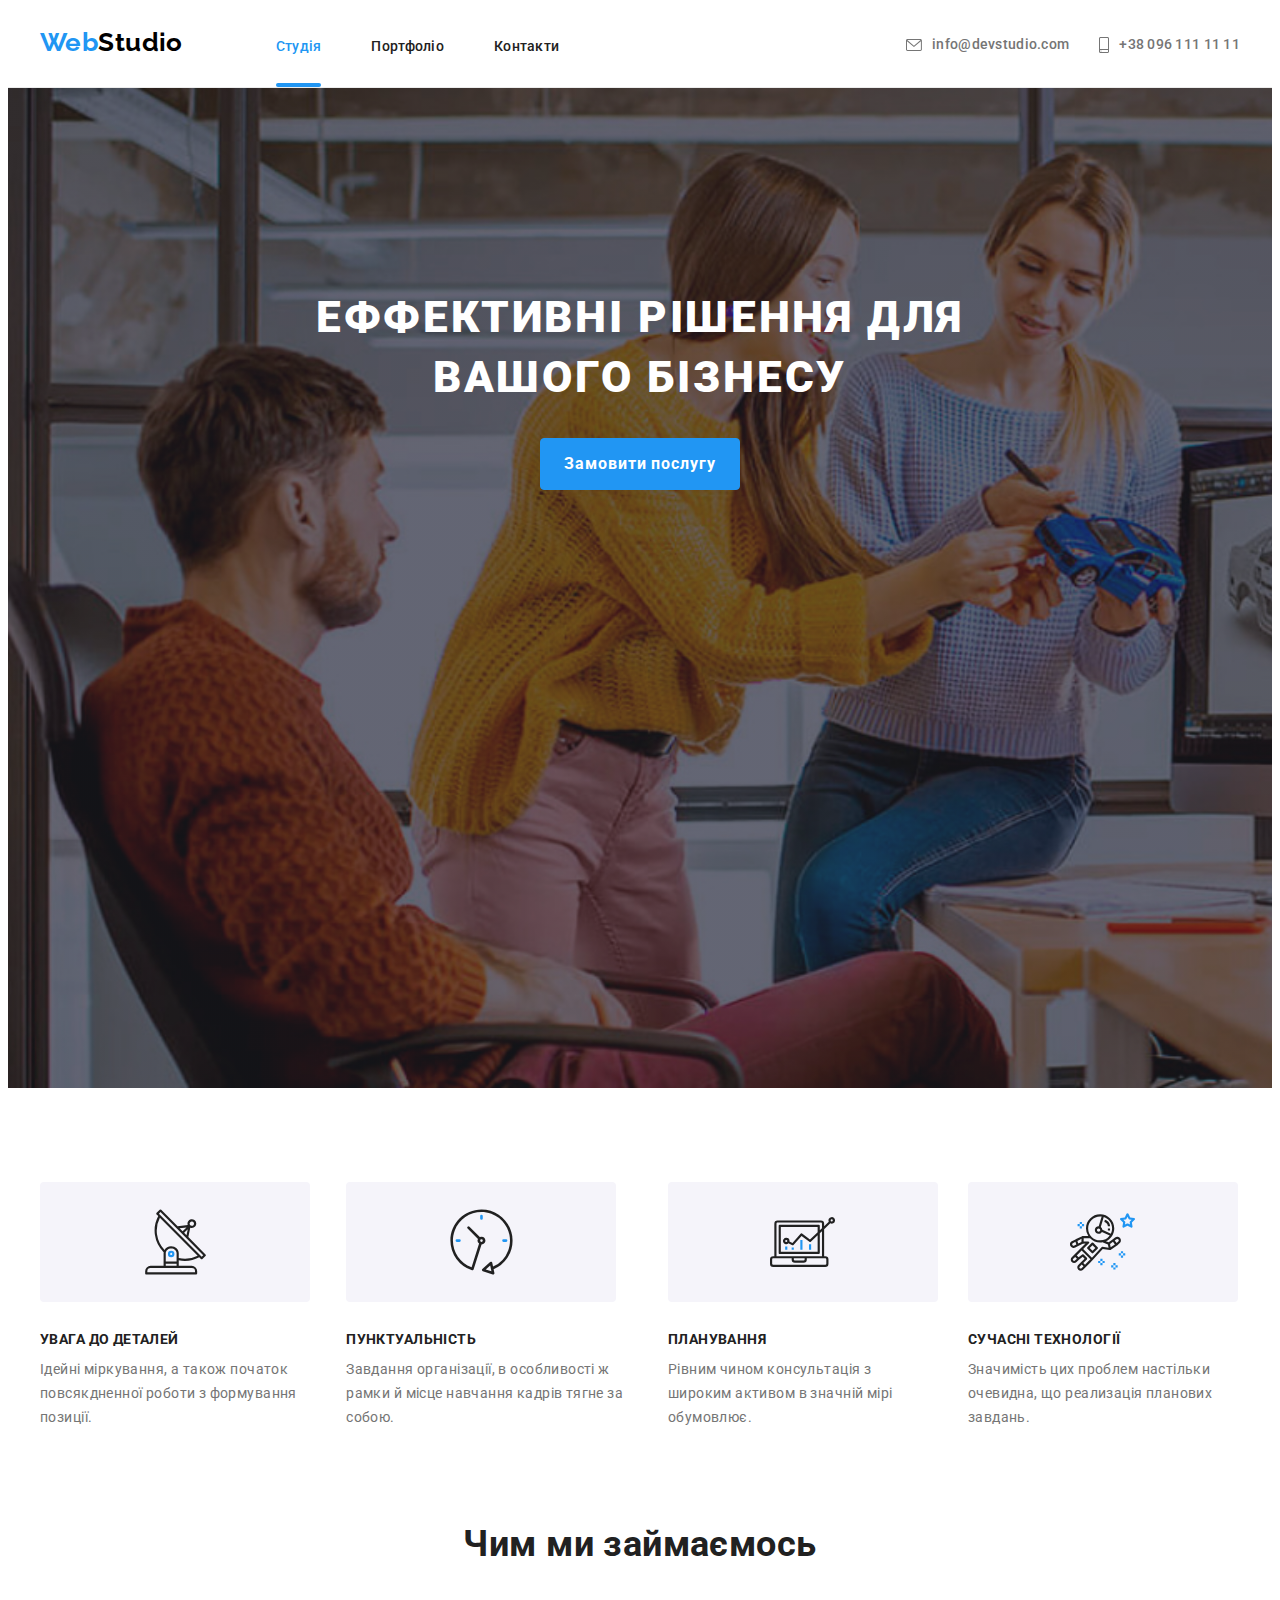
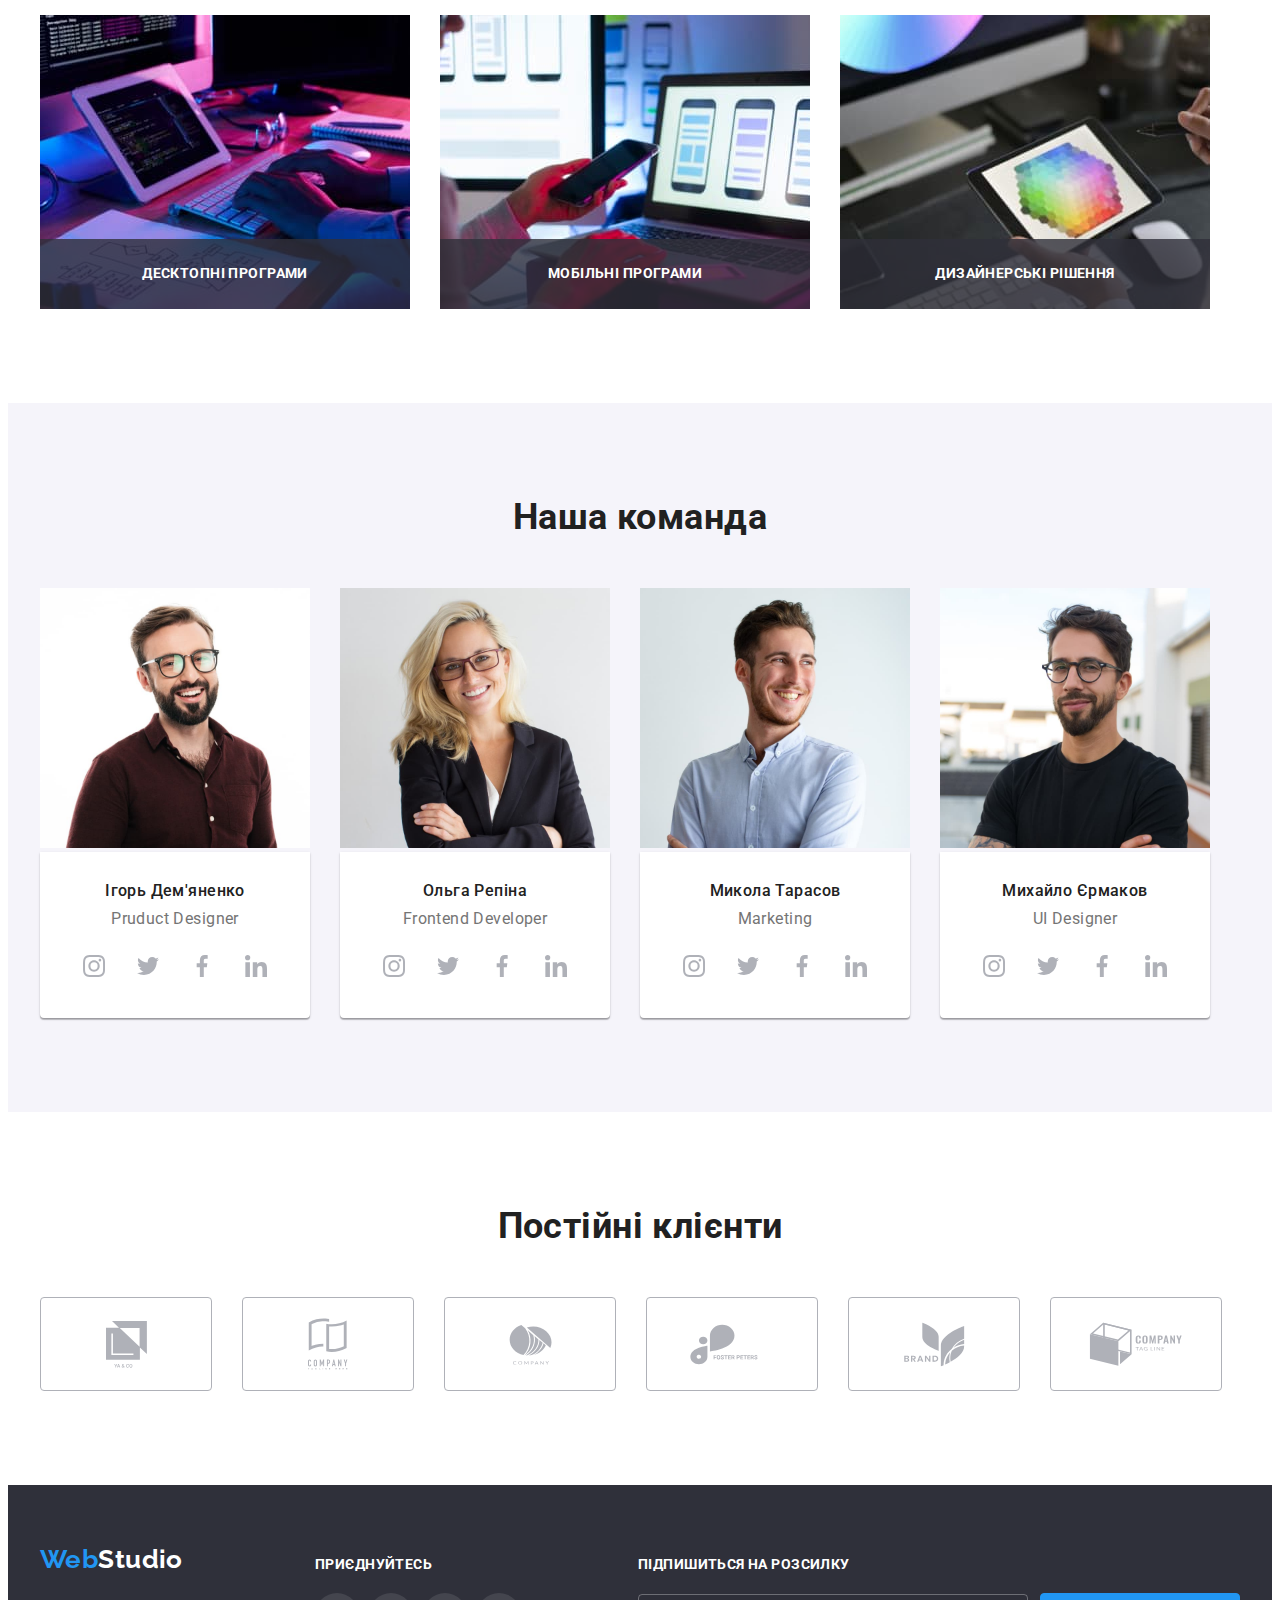
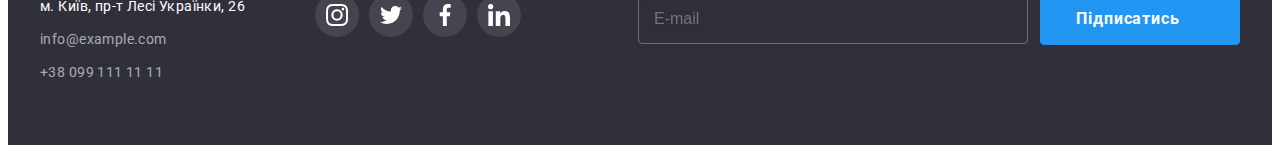
==== commit aeb26288: "upd04" ====
--- a/index.html
+++ b/index.html
@@ -313,32 +313,38 @@
             <li class="clients-item">
               <a class="client-link" href="">
                 <svg class="icon-client" width="41px" height="47px">
-                  <use href="./images/icon.svg#logo1"></use></svg></a>
+                  <use href="./images/icon.svg#logo1"></use></svg
+              ></a>
             </li>
             <li class="clients-item">
               <a class="client-link" href="">
                 <svg class="icon-client" width="40px" height="52px">
-                  <use href="./images/icon.svg#logo2"></use></svg></a>
+                  <use href="./images/icon.svg#logo2"></use></svg
+              ></a>
             </li>
             <li class="clients-item">
               <a class="client-link" href="">
                 <svg class="icon-client" width="43px" height="41px">
-                  <use href="./images/icon.svg#logo3"></use></svg></a>
+                  <use href="./images/icon.svg#logo3"></use></svg
+              ></a>
             </li>
             <li class="clients-item">
               <a class="client-link" href="">
                 <svg class="icon-client" width="84px" height="41px">
-                  <use href="./images/icon.svg#logo4"></use></svg></a>
+                  <use href="./images/icon.svg#logo4"></use></svg
+              ></a>
             </li>
             <li class="clients-item">
               <a class="client-link" href="">
                 <svg class="icon-client" width="63px" height="45px">
-                  <use href="./images/icon.svg#logo5"></use></svg></a>
+                  <use href="./images/icon.svg#logo5"></use></svg
+              ></a>
             </li>
             <li class="clients-item">
               <a class="client-link" href="">
                 <svg class="icon-client" width="94px" height="44px">
-                  <use href="./images/icon.svg#logo6"></use></svg></a>
+                  <use href="./images/icon.svg#logo6"></use></svg
+              ></a>
             </li>
           </ul>
         </div>
@@ -404,73 +410,100 @@
         <div class="subscribe">
           <p class="form-title">підпишиться на розсилку</p>
           <form class="subscribe-form">
-<label for="email" name="email">
-  <input class="sub-email" type="email" placeholder="E-mail" required>
-</label>
-<button class="btn sub-btn" type="submit">Підписатись
-  <svg class="sub-icon" width="24" height="24">
-    <use href="./images/icon.svg#send"></use>
-  </svg> 
-
-</button>
-
+            <label for="email" name="email">
+              <input class="sub-email" type="email" placeholder="E-mail" required />
+            </label>
+            <button class="btn sub-btn" type="submit">
+              Підписатись
+              <svg class="sub-icon" width="24" height="24">
+                <use href="./images/icon.svg#send"></use>
+              </svg>
+            </button>
           </form>
         </div>
       </div>
     </footer>
+    <!-- Модальне вікно -->
     <div class="backdrop is-hidden" data-modal>
       <div class="modal-wrapper">
         <button class="modal-btn" type="button" data-modal-close>
           <svg class="icon-close" width="11" height="11">
-            <use href="./images/icon.svg#close">
-            </use>
+            <use href="./images/icon.svg#close"></use>
           </svg>
         </button>
+        <!-- Форма запису -->
         <p class="modal-title">Залиште свої дані, й ми вам зателефонуємо</p>
-        <form class="modal-form" name="modal-form"> 
-        
+        <form class="modal-form" name="modal-form">
+          <!-- Поля форми -->
+          <!-- username -->
           <label class="modal-label" for="username"><span class="modal-text">Ім'я </span> </label>
-        <span class="form-icon">
-          <input class="modal-input" id="username" name="username" type="text" autofocus required>
-        <div class="icon-item">
-          <svg class="icon-form" width="12" height="12">
-            <use href="./images/icon.svg#name"></use>
-          </svg>
-        </span>
-        </div>
+          <span class="form-icon">
+            <input
+              class="modal-input"
+              id="username"
+              name="username"
+              type="text"
+              placeholder=" "
+              autofocus
+            />
+            <svg class="icon-form" width="12" height="12">
+              <use href="./images/icon.svg#name"></use>
+            </svg>
+          </span>
 
-        <label class="modal-label" for="tel" name="tel"><span class="modal-text">Телефон</span></label>
-        <input class="modal-input" id="tel" type="tel" name="phone" />
-        <span class="icon-item" >
-          <svg class="icon-form" width="12" height="12">
-            <use href="./images/icon.svg#call"></use>
-          </svg>
-        </span>
-        <label class="modal-label for="email">
-          <span class="modal-text">Пошта</span> </label>
-        <input class="modal-input" id="email" type="email" name="email"/>
-        <span class="icon-item" id="email">
-          <svg class="icon-form" width="12" height="12">
-            <use href="./images/icon.svg#mail"></use>
-          </svg>
-        </span>
-        
+          <!-- tel -->
+          <label class="modal-label" for="tel"><span class="modal-text">Телефон</span> </label>
+          <span class="form-icon">
+            <input class="modal-input" id="tel" name="tel" type="tel" placeholder=" " />
+            <svg class="icon-form" width="12" height="12">
+              <use href="./images/icon.svg#call"></use>
+            </svg>
+          </span>
+          <!-- email -->
+          <label class="modal-label" for="email"><span class="modal-text">Ім'я </span> </label>
+          <span class="form-icon">
+            <input
+              class="modal-input"
+              id="email"
+              name="email"
+              type="email"
+              placeholder=" "
+              autofocus
+              required
+            />
+            <svg class="icon-form" width="12" height="12">
+              <use href="./images/icon.svg#mail"></use>
+            </svg>
+          </span>
 
-        <label class="modal-label" for="comment"><span class="modal-text">Коментар</span></label>
-        <textarea class="modal-input textarea" id="comment" name="comment" rows="5" placeholder="Введить текст"></textarea>
-        <div class="submit">
-        <div class="licence-check">
-        <label class="licence-label" for="licence" name="licence">
-        <input class="licence-input" type="checkbox" name="licence" id="licence"/>
-      <span class="check-box" role="checkbox">
-        <svg class="icon-check" width="11" height="8">
-          <use href="./images/icon.svg#licence"></use></svg></span>
-        <span class="licence-text">Погоджуюсь на розсилку та приймаю <a class="licence-link" href="">Умови договору</a></span>
-      </label>  
-      </div>
-        <button class="btn" type="submit">Відправити</button>
-      </div>
-      </form>
+          <!-- Поле коментаря -->
+
+          <label class="modal-label" for="comment"><span class="modal-text">Коментар</span></label>
+          <textarea
+            class="modal-input textarea"
+            id="comment"
+            name="comment"
+            rows="5"
+            placeholder="Введить текст"
+          ></textarea>
+          <div class="submit">
+            <div class="licence-check">
+              <label class="licence-label" for="licence" name="licence">
+                <input class="licence-input" type="checkbox" name="licence" id="licence" />
+                <span class="check-box" role="checkbox">
+                  <svg class="icon-check" width="11" height="8">
+                    <use href="./images/icon.svg#licence"></use></svg
+                ></span>
+                <span class="licence-text"
+                  >Погоджуюсь на розсилку та приймаю
+                  <a class="licence-link" href="">Умови договору</a></span
+                >
+              </label>
+            </div>
+            <!-- Кнопка відправки форми-->
+            <button class="btn" type="submit">Відправити</button>
+          </div>
+        </form>
       </div>
     </div>
     <script src="./js/modal.js"></script>
--- a/css/styles.css
+++ b/css/styles.css
@@ -398,6 +398,7 @@
 }
 .subscribe-form {
   display: flex;
+  align-items: center;
 }
 .sub-email {
   width: 358px;
@@ -414,6 +415,7 @@
 .sub-email:hover,
 .sub-email:focus {
   outline: transparent;
+  border-color: var(--accent);
 }
 .sub-mail::placeholder {
   font-size: 16px;
@@ -596,12 +598,19 @@
   letter-spacing: 0.01em;
   color: var(--second-color);
 }
-/* .form-icon {
-    display: block;
-position: relative;
-width: 448px;
-} */
+.form-icon {
+  position: relative;
+  display: block;
+  /* width: 448px; */
+}
+.input-wrapper {
+  position: relative;
+}
+.icon-form {
+  position: absolute;
+}
 .modal-input {
+  width: 100%;
   display: block;
   margin-bottom: 10px;
   padding: 11px 12px;
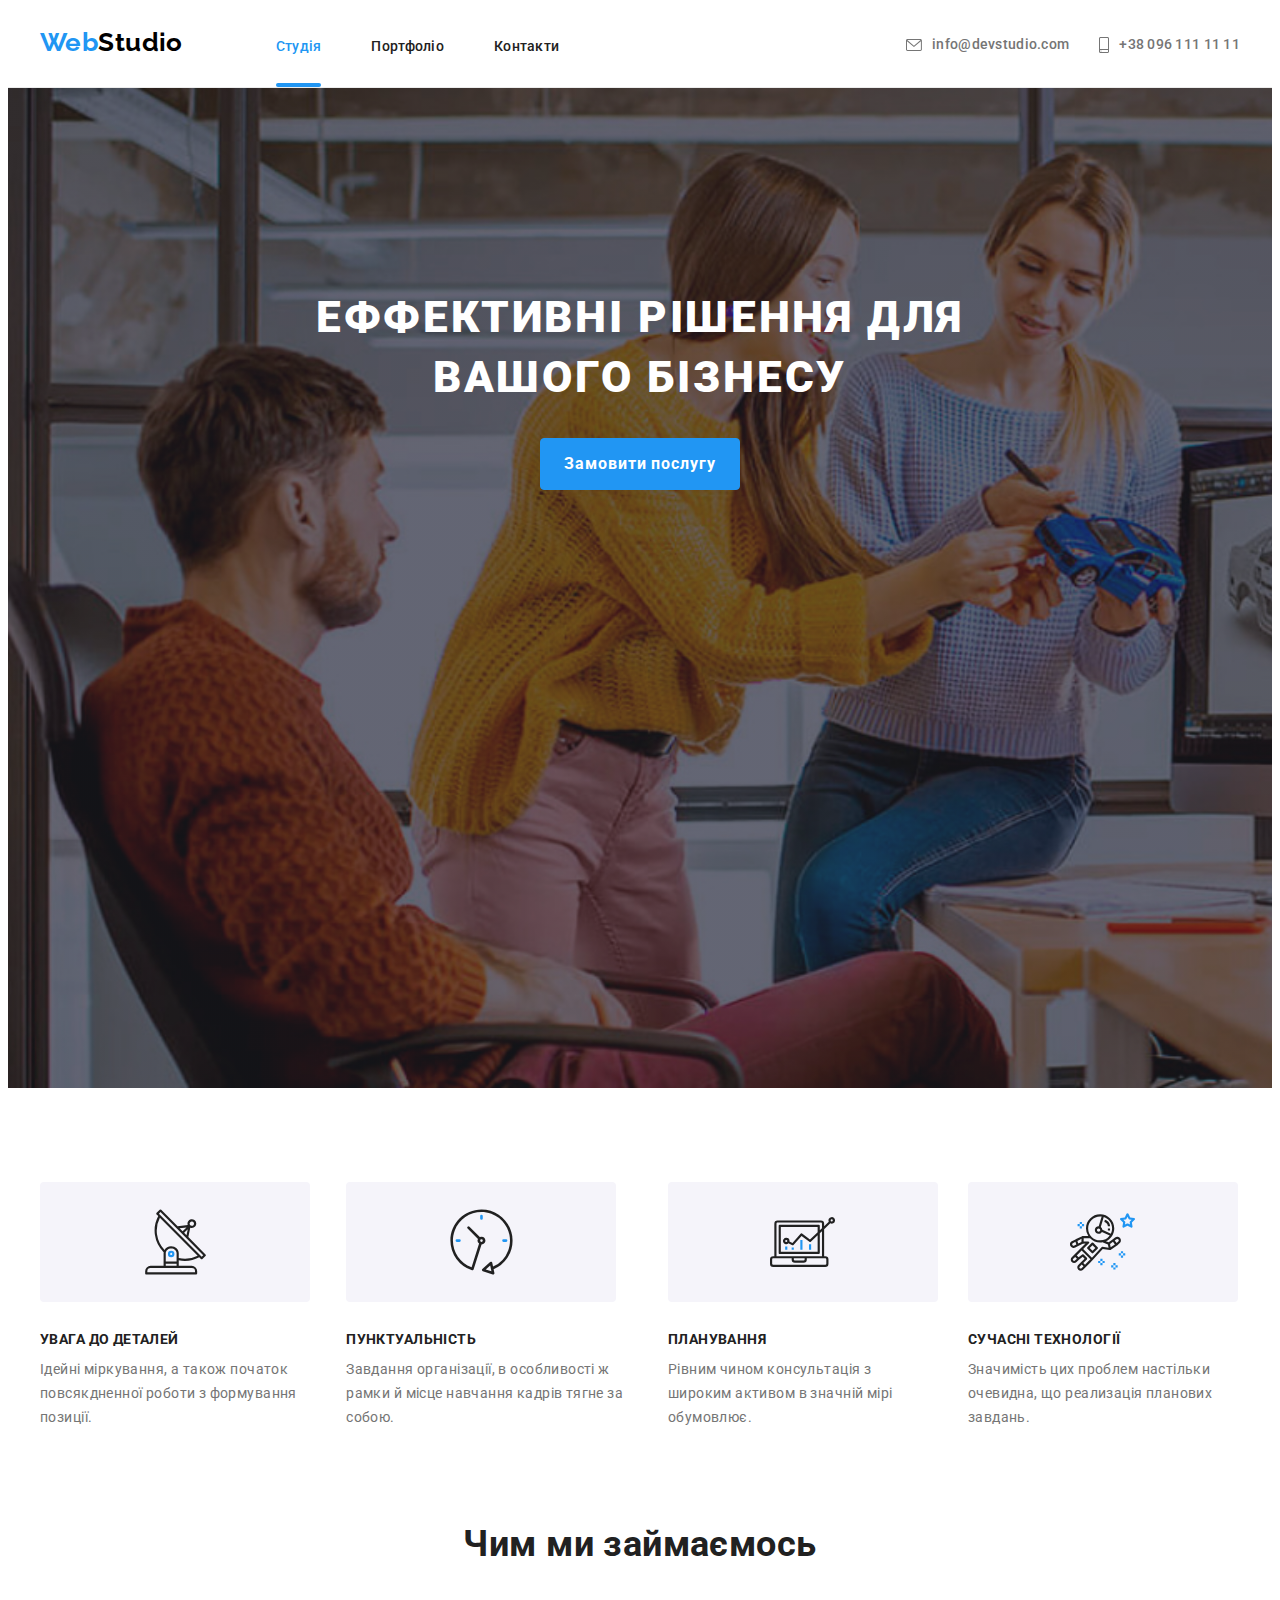
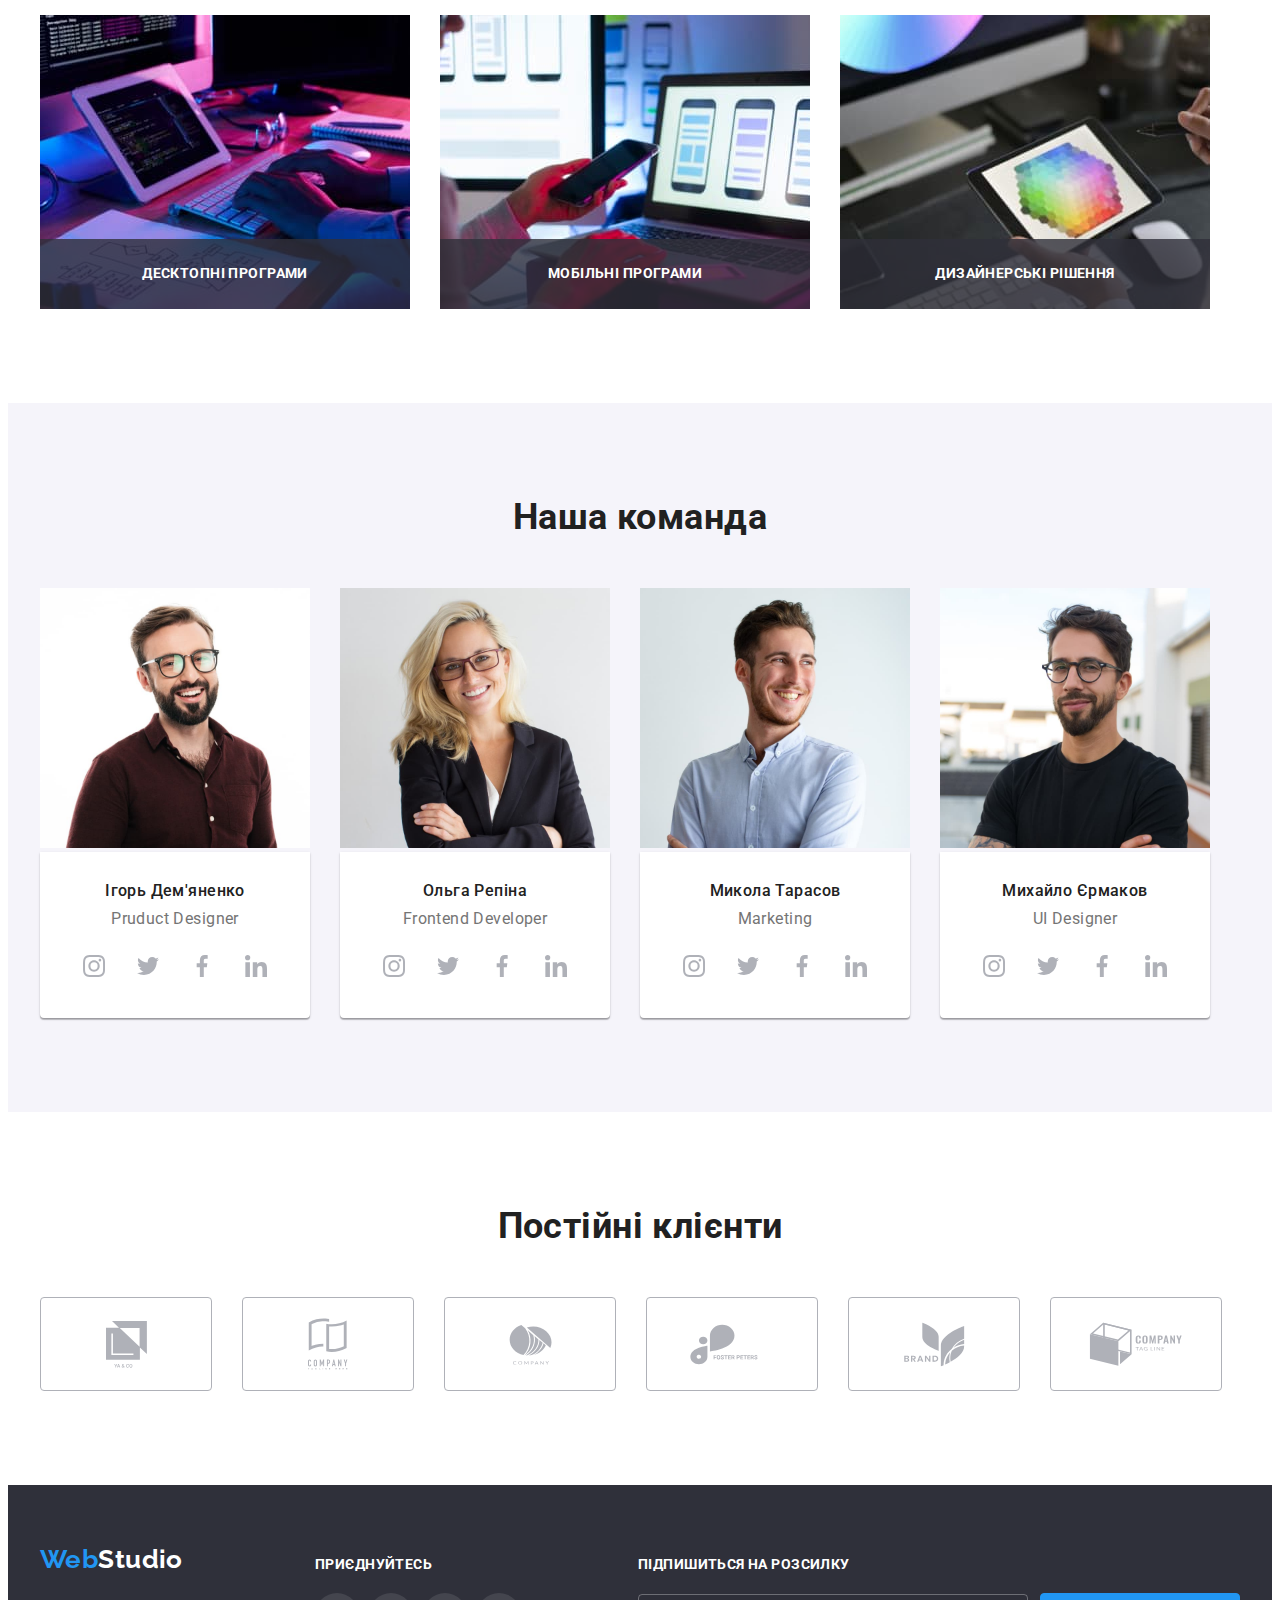
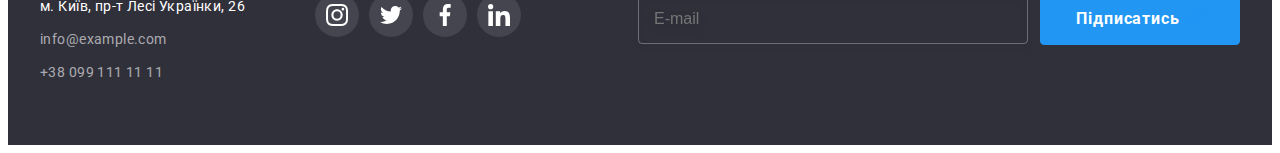
==== commit 1f5c4f4d: "upd05" ====
--- a/index.html
+++ b/index.html
@@ -460,7 +460,7 @@
             </svg>
           </span>
           <!-- email -->
-          <label class="modal-label" for="email"><span class="modal-text">Ім'я </span> </label>
+          <label class="modal-label" for="email"><span class="modal-text">Пошта</span> </label>
           <span class="form-icon">
             <input
               class="modal-input"
--- a/css/styles.css
+++ b/css/styles.css
@@ -603,17 +603,19 @@
   display: block;
   /* width: 448px; */
 }
-.input-wrapper {
-  position: relative;
-}
+/* .input-wrapper {
+  position: relative;
+} */
 .icon-form {
   position: absolute;
+  top: 12px;
+  left: 12px;
 }
 .modal-input {
   width: 100%;
   display: block;
   margin-bottom: 10px;
-  padding: 11px 12px;
+  padding: 11px 32px;
   border: 1px solid rgba(33, 33, 33, 0.2);
   border-radius: 4px;
   font-size: 14px;
